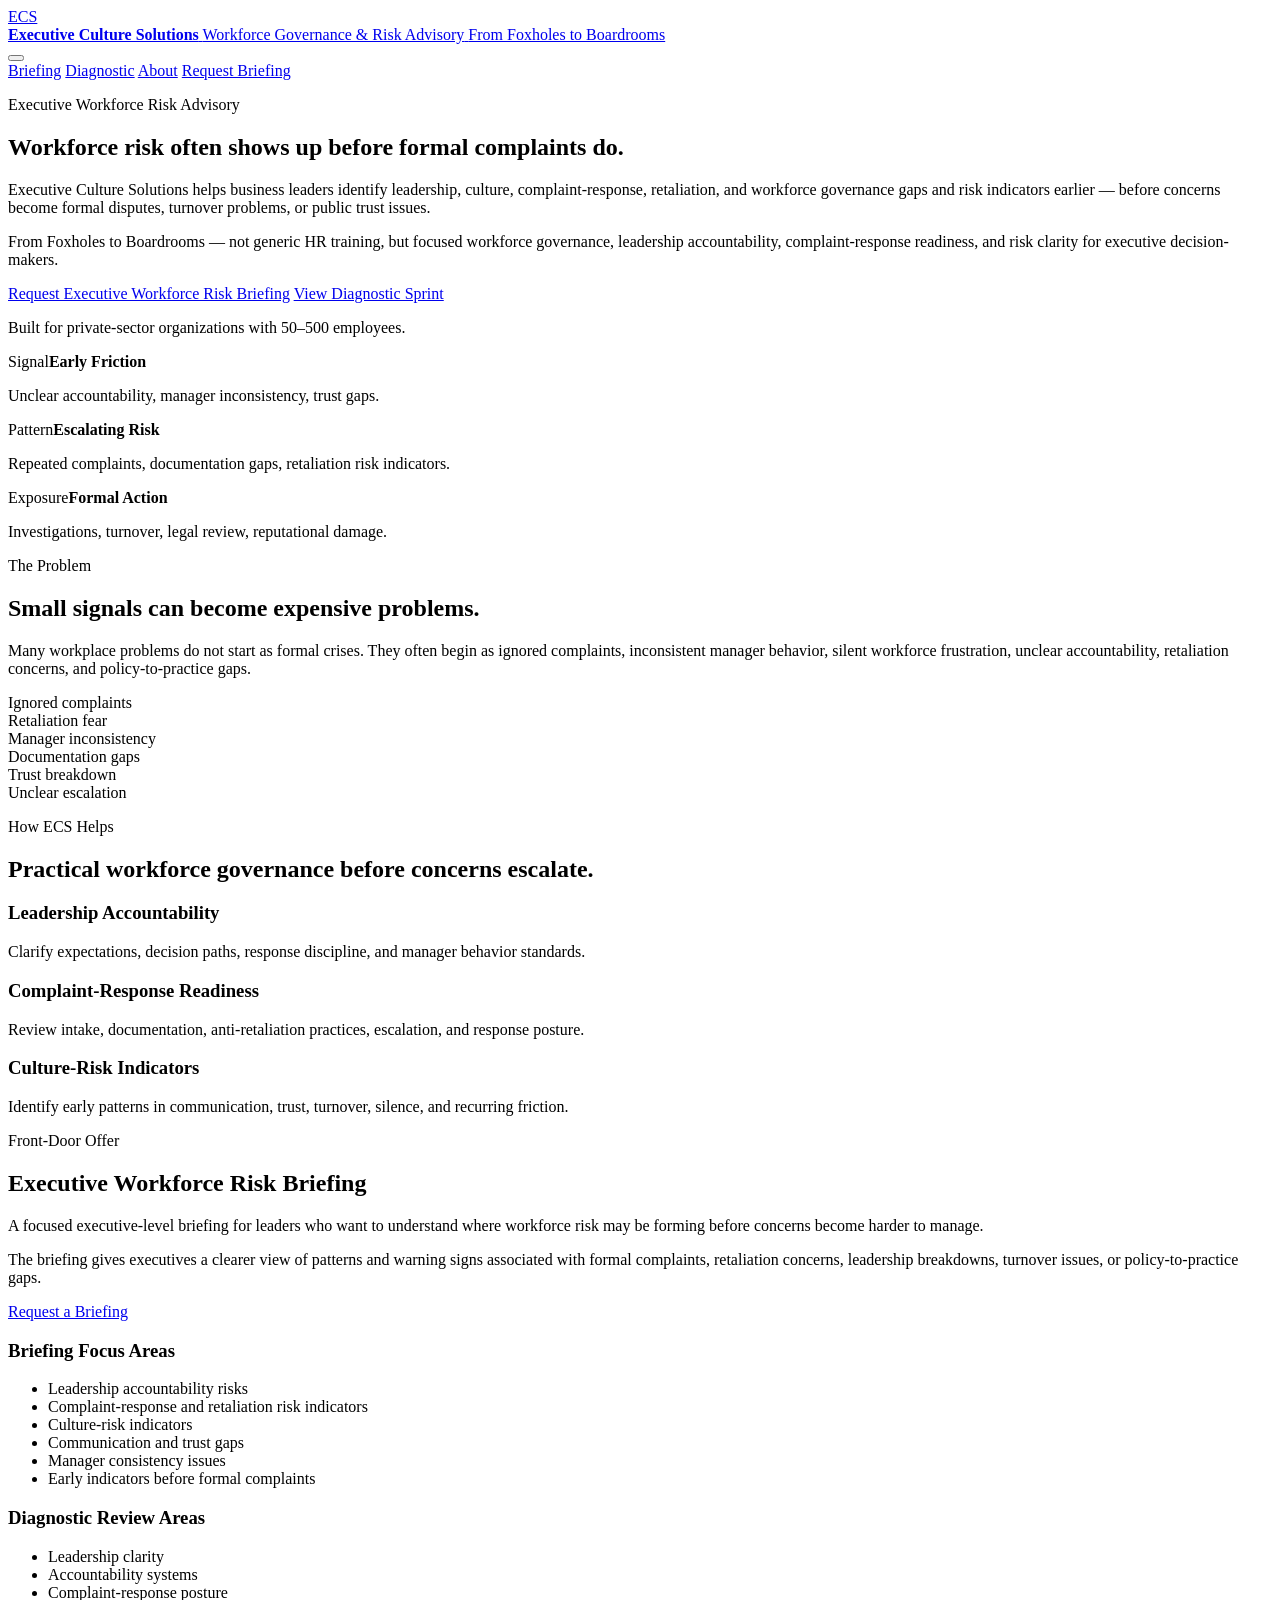
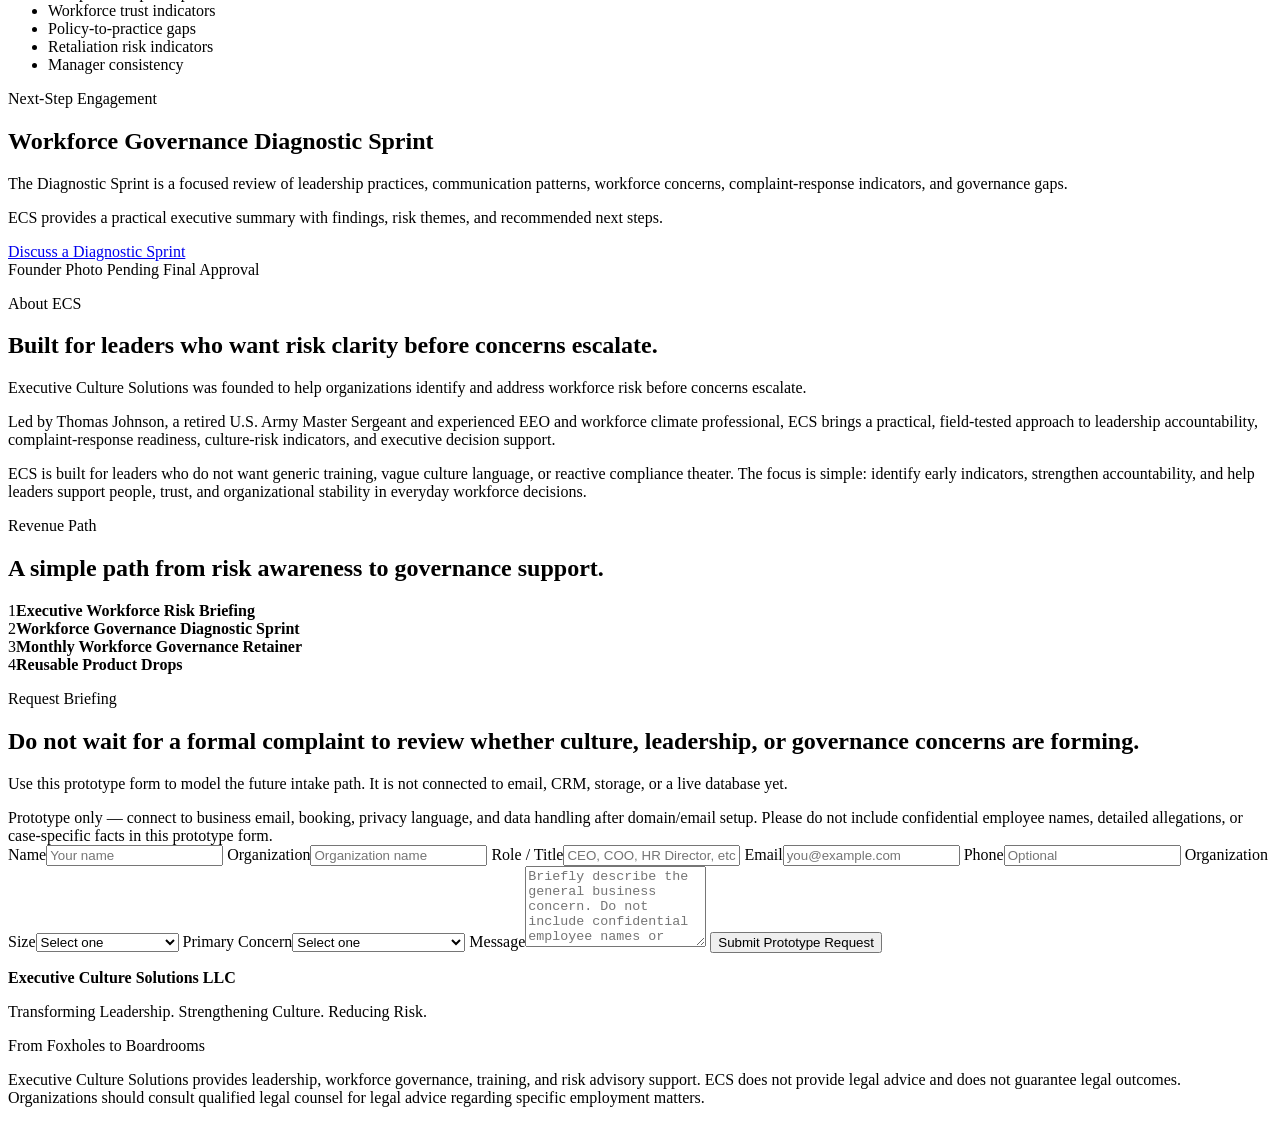
==== index.html @ bf4d4359 "Add ECS static website prototype" ====
<!DOCTYPE html>
<html lang="en">
<head>
  <meta charset="UTF-8" />
  <meta name="viewport" content="width=device-width, initial-scale=1.0" />
  <title>Executive Culture Solutions LLC | Workforce Governance & Risk Advisory</title>
  <meta name="description" content="Executive Culture Solutions helps leaders identify workforce governance risks earlier, before concerns become formal complaints, turnover issues, or public trust problems." />
  <link rel="stylesheet" href="css/styles.css" />
</head>
<body>
  <header class="site-header">
    <div class="container nav-wrap">
      <a class="brand" href="#home" aria-label="Executive Culture Solutions home">
        <div class="brand-mark">ECS</div>
        <div class="brand-text">
          <strong>Executive Culture Solutions</strong>
          <span>Workforce Governance & Risk Advisory</span>
          <span>From Foxholes to Boardrooms</span>
        </div>
      </a>
      <button class="nav-toggle" aria-label="Open navigation" aria-expanded="false">
        <span></span><span></span><span></span>
      </button>
      <nav class="site-nav" aria-label="Primary navigation">
        <a href="#briefing">Briefing</a>
        <a href="#diagnostic">Diagnostic</a>
        <a href="#about">About</a>
        <a href="#contact">Request Briefing</a>
      </nav>
    </div>
  </header>

  <main id="home">
    <section class="hero section">
      <div class="container hero-grid">
        <div class="hero-copy">
          <p class="eyebrow">Executive Workforce Risk Advisory</p>
          <h1>Workforce risk often shows up before formal complaints do.</h1>
          <p class="lead">Executive Culture Solutions helps business leaders identify leadership, culture, complaint-response, retaliation, and workforce governance gaps and risk indicators earlier — before concerns become formal disputes, turnover problems, or public trust issues.</p>
          <p class="micro-note">From Foxholes to Boardrooms — not generic HR training, but focused workforce governance, leadership accountability, complaint-response readiness, and risk clarity for executive decision-makers.</p>
          <div class="cta-row">
            <a class="btn btn-primary" href="#contact">Request Executive Workforce Risk Briefing</a>
            <a class="btn btn-secondary" href="#diagnostic">View Diagnostic Sprint</a>
          </div>
          <p class="micro-note">Built for private-sector organizations with 50–500 employees.</p>
        </div>
        <div class="hero-panel" aria-label="Workforce risk signal dashboard illustration">
          <div class="risk-card"><span class="risk-label green">Signal</span><strong>Early Friction</strong><p>Unclear accountability, manager inconsistency, trust gaps.</p></div>
          <div class="risk-card"><span class="risk-label amber">Pattern</span><strong>Escalating Risk</strong><p>Repeated complaints, documentation gaps, retaliation risk indicators.</p></div>
          <div class="risk-card"><span class="risk-label red">Exposure</span><strong>Formal Action</strong><p>Investigations, turnover, legal review, reputational damage.</p></div>
        </div>
      </div>
    </section>

    <section class="section problem-section">
      <div class="container narrow">
        <p class="eyebrow">The Problem</p>
        <h2>Small signals can become expensive problems.</h2>
        <p>Many workplace problems do not start as formal crises. They often begin as ignored complaints, inconsistent manager behavior, silent workforce frustration, unclear accountability, retaliation concerns, and policy-to-practice gaps.</p>
        <div class="signal-grid">
          <div>Ignored complaints</div><div>Retaliation fear</div><div>Manager inconsistency</div><div>Documentation gaps</div><div>Trust breakdown</div><div>Unclear escalation</div>
        </div>
      </div>
    </section>

    <section class="section solution-section">
      <div class="container">
        <p class="eyebrow">How ECS Helps</p>
        <h2>Practical workforce governance before concerns escalate.</h2>
        <div class="cards-3">
          <article class="info-card"><h3>Leadership Accountability</h3><p>Clarify expectations, decision paths, response discipline, and manager behavior standards.</p></article>
          <article class="info-card"><h3>Complaint-Response Readiness</h3><p>Review intake, documentation, anti-retaliation practices, escalation, and response posture.</p></article>
          <article class="info-card"><h3>Culture-Risk Indicators</h3><p>Identify early patterns in communication, trust, turnover, silence, and recurring friction.</p></article>
        </div>
      </div>
    </section>

    <section id="briefing" class="section offer-section">
      <div class="container split-grid">
        <div>
          <p class="eyebrow">Front-Door Offer</p>
          <h2>Executive Workforce Risk Briefing</h2>
          <p>A focused executive-level briefing for leaders who want to understand where workforce risk may be forming before concerns become harder to manage.</p>
          <p>The briefing gives executives a clearer view of patterns and warning signs associated with formal complaints, retaliation concerns, leadership breakdowns, turnover issues, or policy-to-practice gaps.</p>
          <a class="btn btn-primary" href="#contact">Request a Briefing</a>
        </div>
        <div class="checklist">
          <h3>Briefing Focus Areas</h3>
          <ul><li>Leadership accountability risks</li><li>Complaint-response and retaliation risk indicators</li><li>Culture-risk indicators</li><li>Communication and trust gaps</li><li>Manager consistency issues</li><li>Early indicators before formal complaints</li></ul>
        </div>
      </div>
    </section>

    <section id="diagnostic" class="section diagnostic-section">
      <div class="container split-grid reverse">
        <div class="checklist dark">
          <h3>Diagnostic Review Areas</h3>
          <ul><li>Leadership clarity</li><li>Accountability systems</li><li>Complaint-response posture</li><li>Workforce trust indicators</li><li>Policy-to-practice gaps</li><li>Retaliation risk indicators</li><li>Manager consistency</li></ul>
        </div>
        <div>
          <p class="eyebrow">Next-Step Engagement</p>
          <h2>Workforce Governance Diagnostic Sprint</h2>
          <p>The Diagnostic Sprint is a focused review of leadership practices, communication patterns, workforce concerns, complaint-response indicators, and governance gaps.</p>
          <p>ECS provides a practical executive summary with findings, risk themes, and recommended next steps.</p>
          <a class="btn btn-secondary light" href="#contact">Discuss a Diagnostic Sprint</a>
        </div>
      </div>
    </section>

    <section id="about" class="section about-section">
      <div class="container about-grid">
        <div class="portrait-placeholder" aria-label="Founder photo placeholder pending final approval"><span>Founder Photo Pending Final Approval</span></div>
        <div>
          <p class="eyebrow">About ECS</p>
          <h2>Built for leaders who want risk clarity before concerns escalate.</h2>
          <p>Executive Culture Solutions was founded to help organizations identify and address workforce risk before concerns escalate.</p>
          <p>Led by Thomas Johnson, a retired U.S. Army Master Sergeant and experienced EEO and workforce climate professional, ECS brings a practical, field-tested approach to leadership accountability, complaint-response readiness, culture-risk indicators, and executive decision support.</p>
          <p>ECS is built for leaders who do not want generic training, vague culture language, or reactive compliance theater. The focus is simple: identify early indicators, strengthen accountability, and help leaders support people, trust, and organizational stability in everyday workforce decisions.</p>
        </div>
      </div>
    </section>

    <section class="section pathway-section">
      <div class="container">
        <p class="eyebrow">Revenue Path</p>
        <h2>A simple path from risk awareness to governance support.</h2>
        <div class="pathway"><div><span>1</span><strong>Executive Workforce Risk Briefing</strong></div><div><span>2</span><strong>Workforce Governance Diagnostic Sprint</strong></div><div><span>3</span><strong>Monthly Workforce Governance Retainer</strong></div><div><span>4</span><strong>Reusable Product Drops</strong></div></div>
      </div>
    </section>

    <section id="contact" class="section contact-section">
      <div class="container contact-grid">
        <div>
          <p class="eyebrow">Request Briefing</p>
          <h2>Do not wait for a formal complaint to review whether culture, leadership, or governance concerns are forming.</h2>
          <p>Use this prototype form to model the future intake path. It is not connected to email, CRM, storage, or a live database yet.</p>
          <div class="prototype-warning">Prototype only — connect to business email, booking, privacy language, and data handling after domain/email setup. Please do not include confidential employee names, detailed allegations, or case-specific facts in this prototype form.</div>
        </div>
        <form class="contact-form" id="prototypeForm">
          <label>Name<input type="text" name="name" placeholder="Your name" /></label>
          <label>Organization<input type="text" name="organization" placeholder="Organization name" /></label>
          <label>Role / Title<input type="text" name="role" placeholder="CEO, COO, HR Director, etc." /></label>
          <label>Email<input type="email" name="email" placeholder="you@example.com" /></label>
          <label>Phone<input type="tel" name="phone" placeholder="Optional" /></label>
          <label>Organization Size<select name="size"><option value="">Select one</option><option>1–49 employees</option><option>50–100 employees</option><option>101–250 employees</option><option>251–500 employees</option><option>500+ employees</option></select></label>
          <label class="full">Primary Concern<select name="concern"><option value="">Select one</option><option>Complaint risk</option><option>Leadership accountability</option><option>Culture breakdown</option><option>Retaliation concern</option><option>Turnover / trust issue</option><option>Training need</option><option>Not sure yet</option></select></label>
          <label class="full">Message<textarea name="message" rows="5" placeholder="Briefly describe the general business concern. Do not include confidential employee names or case-specific details."></textarea></label>
          <button type="submit" class="btn btn-primary full">Submit Prototype Request</button>
          <p class="form-note" id="formNote" role="status"></p>
        </form>
      </div>
    </section>
  </main>

  <footer class="site-footer">
    <div class="container footer-grid">
      <div><strong>Executive Culture Solutions LLC</strong><p>Transforming Leadership. Strengthening Culture. Reducing Risk.</p><p>From Foxholes to Boardrooms</p></div>
      <div><p>Executive Culture Solutions provides leadership, workforce governance, training, and risk advisory support. ECS does not provide legal advice and does not guarantee legal outcomes. Organizations should consult qualified legal counsel for legal advice regarding specific employment matters.</p></div>
    </div>
  </footer>
  <script src="js/main.js"></script>
</body>
</html>
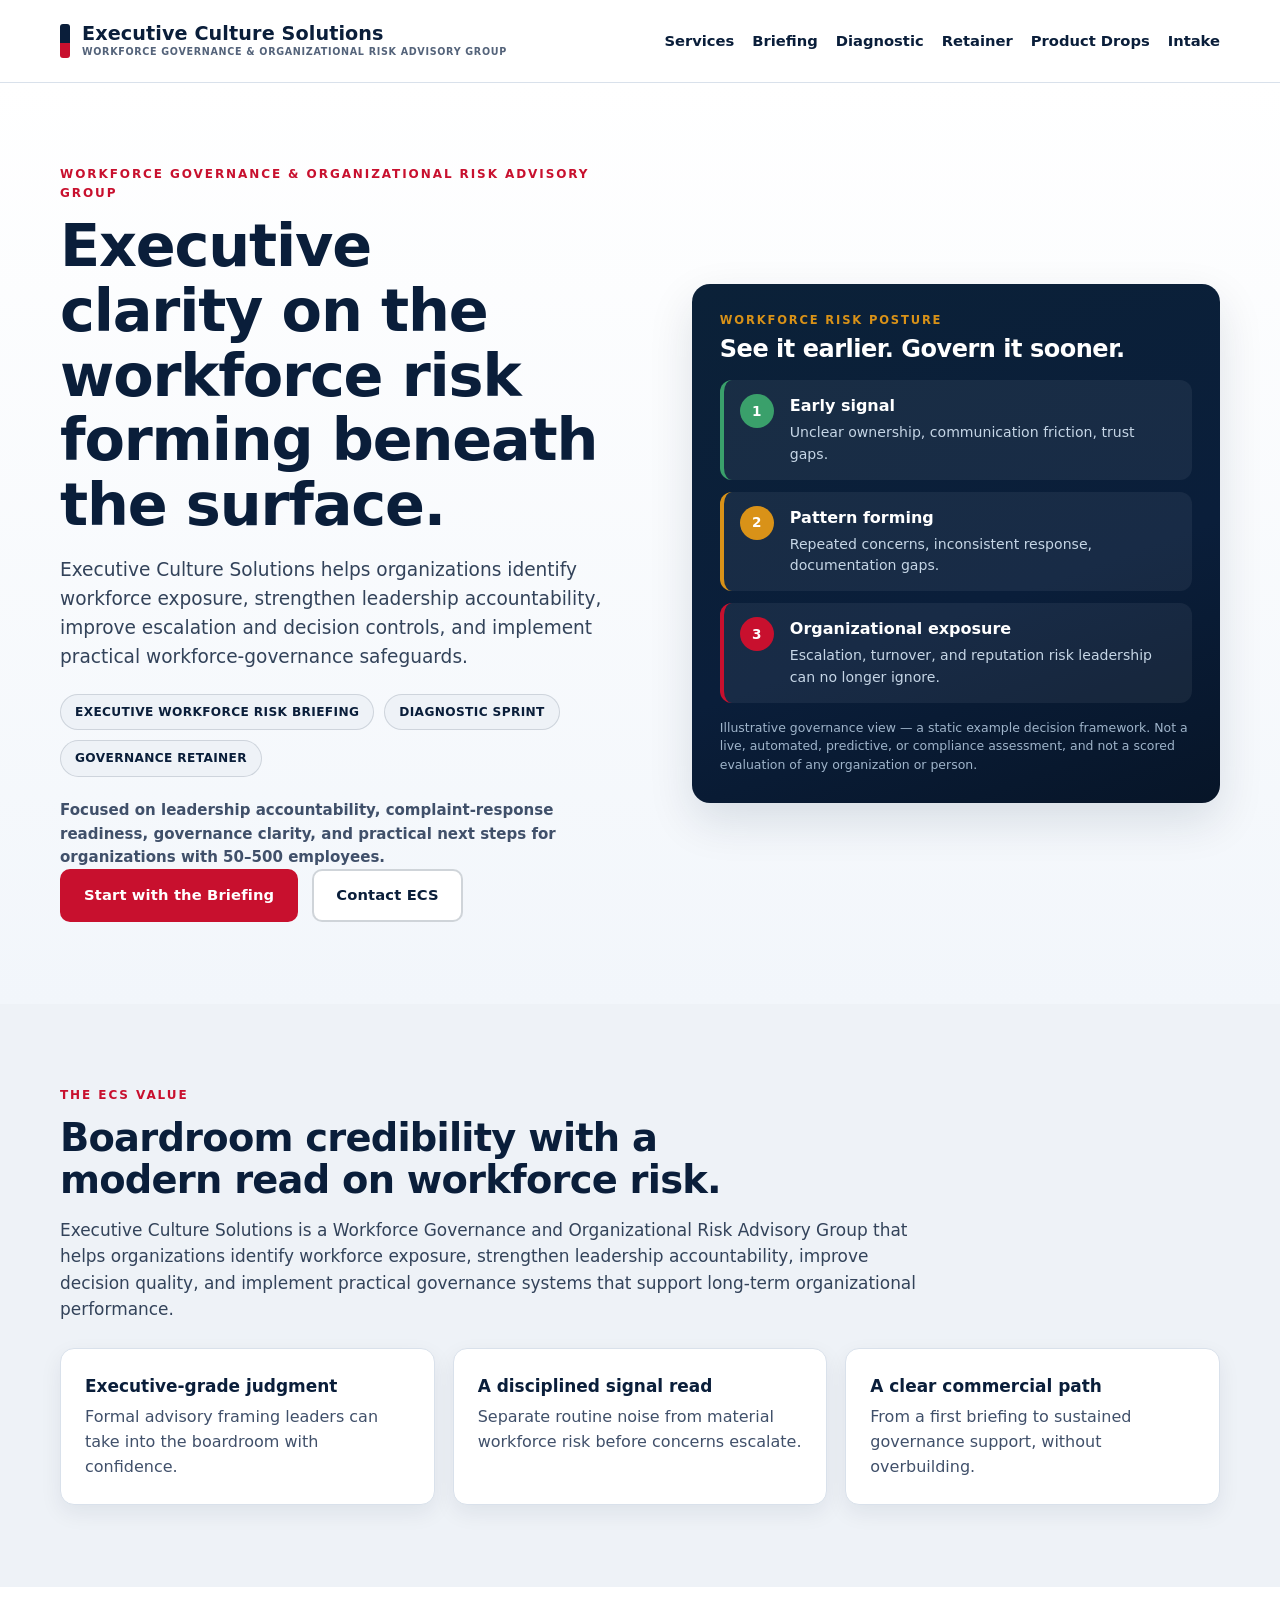
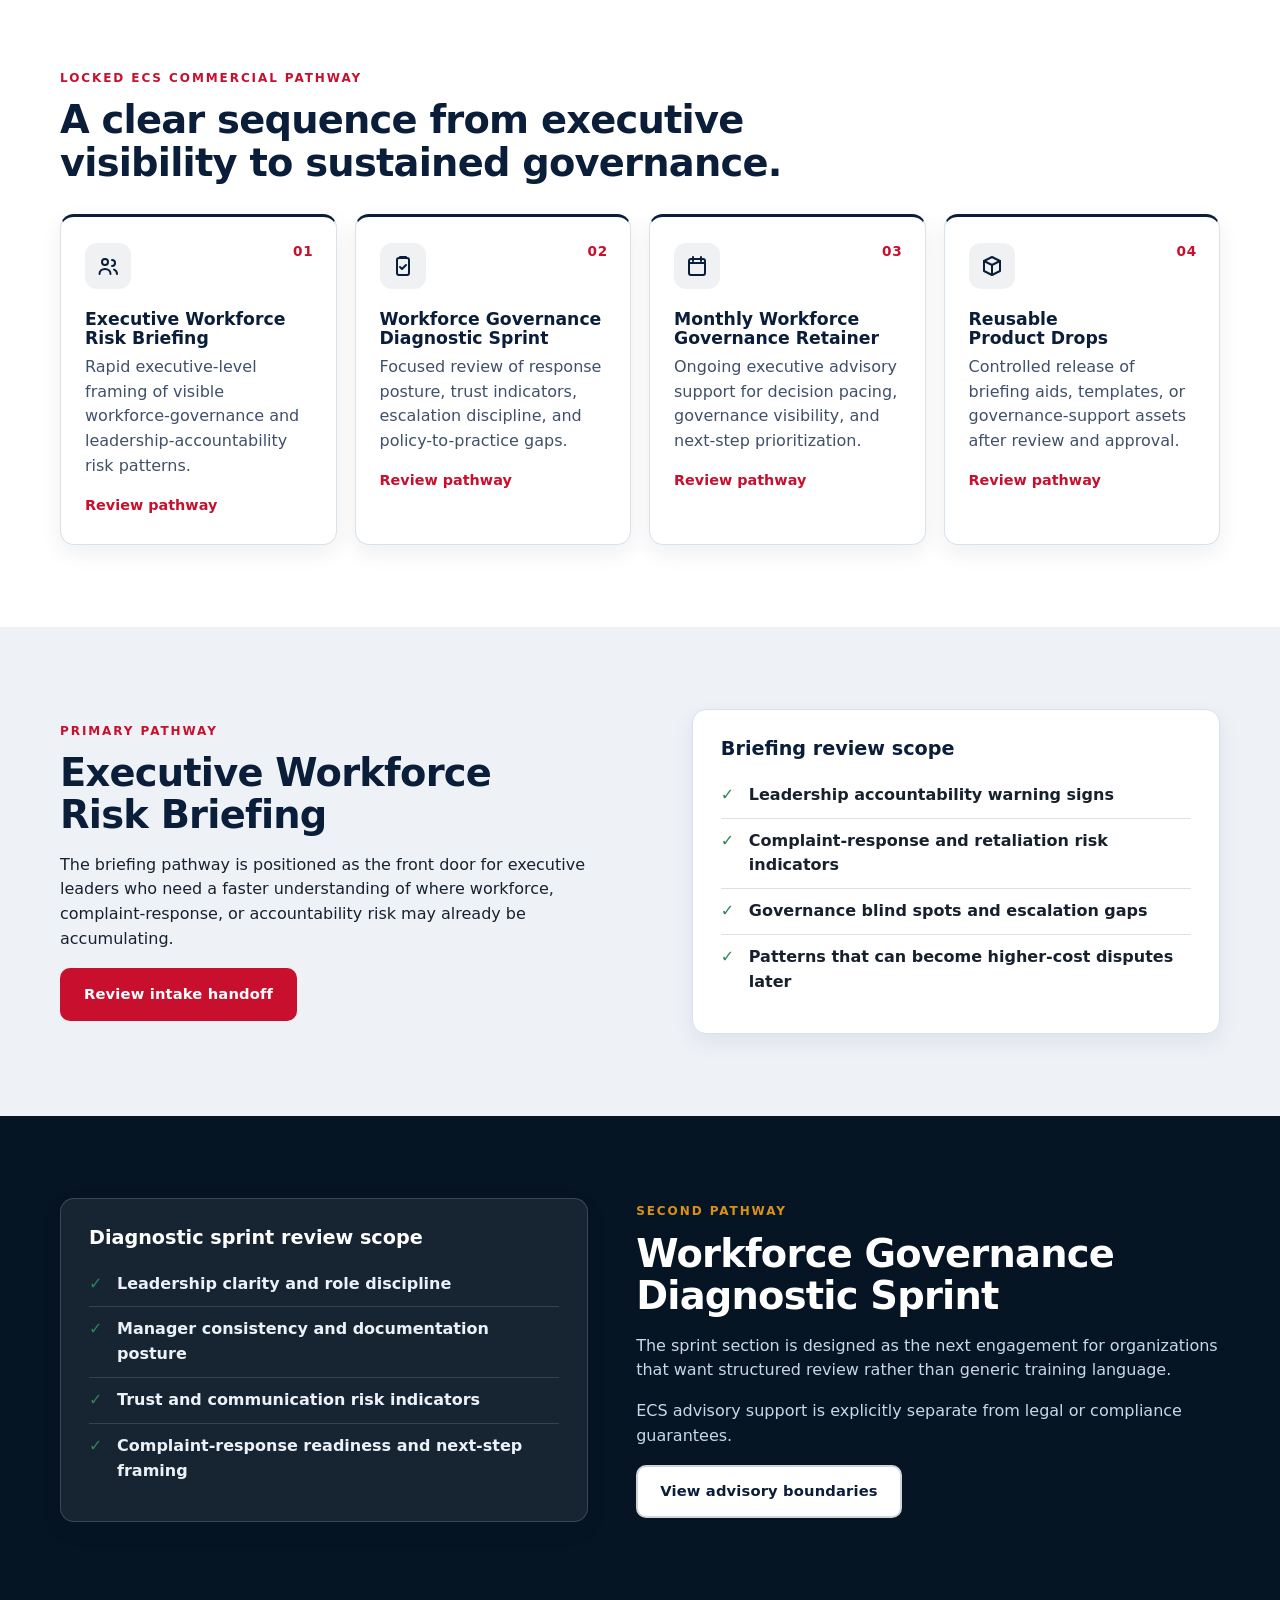
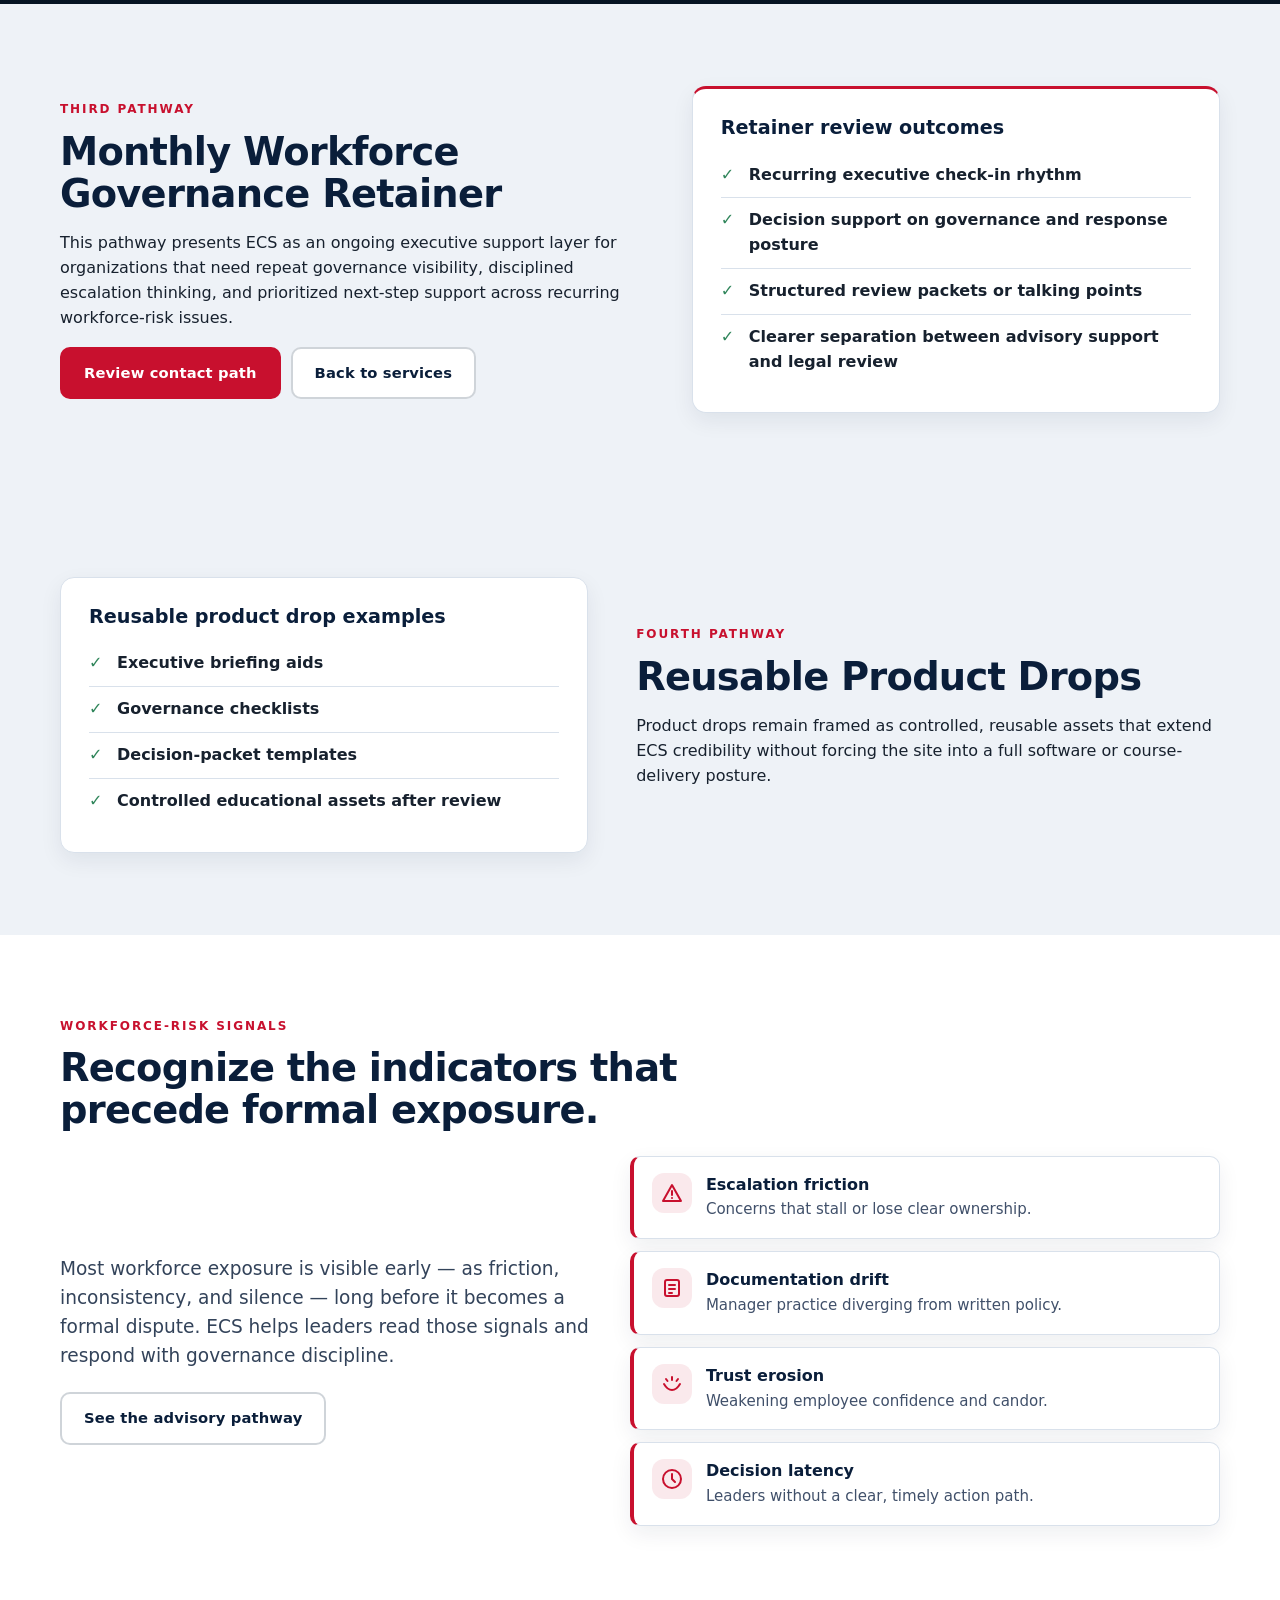
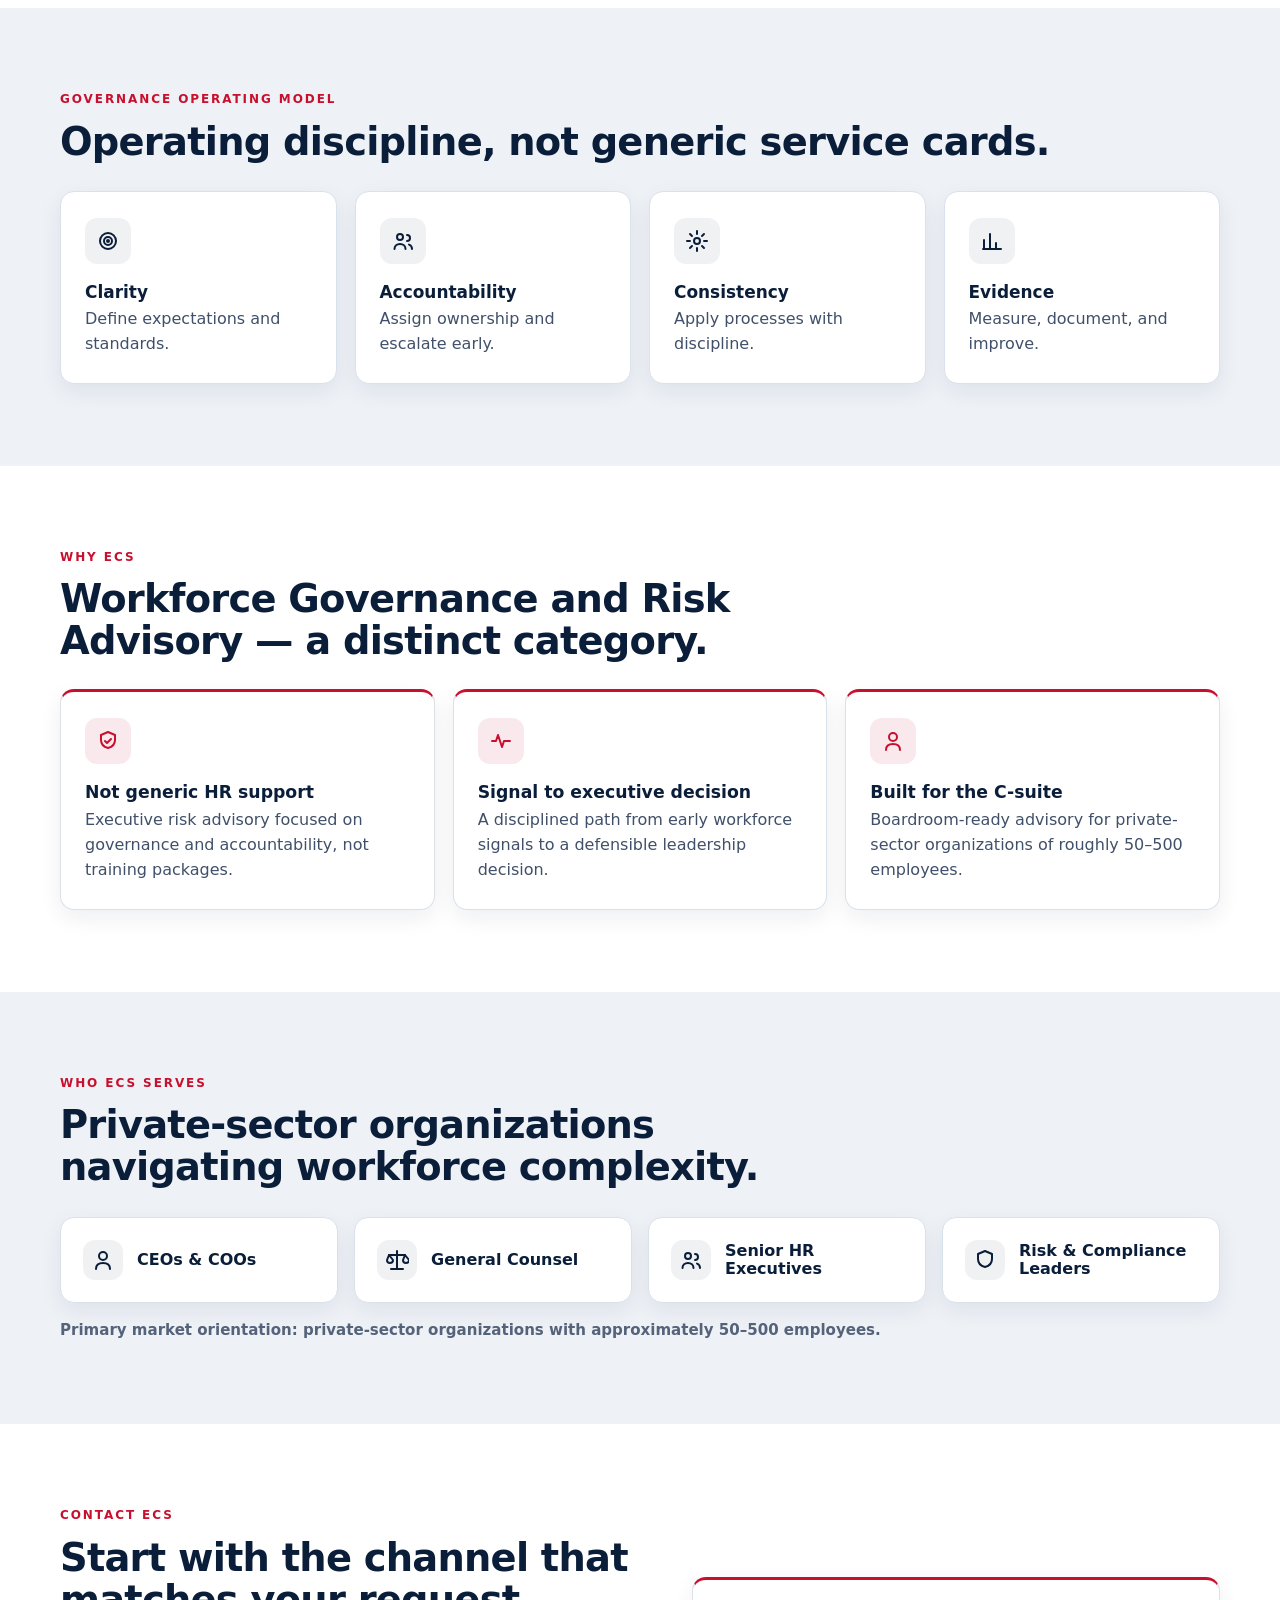
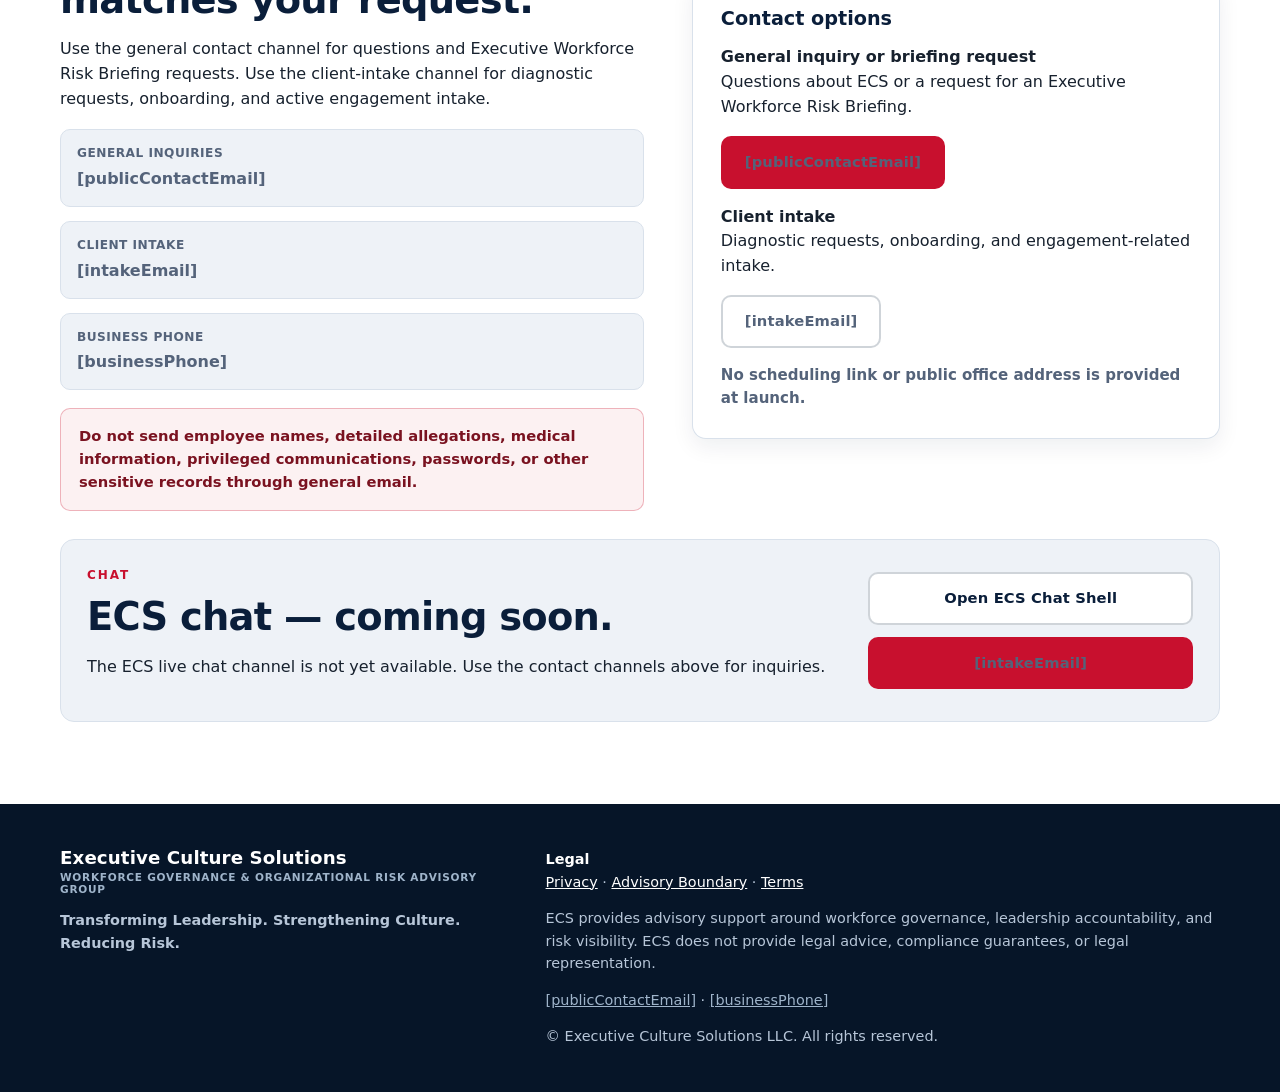
==== commit ed18ca03: "deploy: replace homepage with approved Prototype C" ====
--- a/index.html
+++ b/index.html
@@ -3,74 +3,153 @@
 <head>
   <meta charset="UTF-8" />
   <meta name="viewport" content="width=device-width, initial-scale=1.0" />
-  <title>Executive Culture Solutions LLC | Workforce Governance & Risk Advisory</title>
-  <meta name="description" content="Executive Culture Solutions helps leaders identify workforce governance risks earlier, before concerns become formal complaints, turnover issues, or public trust problems." />
+  <title>Executive Culture Solutions | Workforce Governance &amp; Organizational Risk Advisory Group</title>
+  <meta name="description" content="Executive Culture Solutions is a Workforce Governance and Organizational Risk Advisory Group that helps organizations identify workforce exposure, strengthen leadership accountability, improve escalation and decision controls, and implement practical workforce-governance safeguards." />
+  <meta name="theme-color" content="#0a1e3a" />
+  <link rel="icon" href="assets/approved-ecs-logo-square.png" />
+  <!-- Canonical + Open Graph metadata -->
+  <link rel="canonical" href="https://www.executiveculturesolutions.com/" />
+  <meta property="og:type" content="website" />
+  <meta property="og:url" content="https://www.executiveculturesolutions.com/" />
+  <meta property="og:site_name" content="Executive Culture Solutions" />
+  <meta property="og:title" content="Executive Culture Solutions | Workforce Governance & Organizational Risk Advisory Group" />
+  <meta property="og:description" content="A Workforce Governance and Organizational Risk Advisory Group helping organizations identify workforce exposure, strengthen leadership accountability, and implement practical governance safeguards." />
+  <meta property="og:image" content="https://www.executiveculturesolutions.com/assets/approved-ecs-logo-square.png" />
+  <meta property="og:image:alt" content="Executive Culture Solutions" />
+  <meta name="twitter:card" content="summary" />
+  <meta name="twitter:title" content="Executive Culture Solutions | Workforce Governance & Organizational Risk Advisory Group" />
+  <meta name="twitter:description" content="A Workforce Governance and Organizational Risk Advisory Group helping organizations identify workforce exposure, strengthen leadership accountability, and implement practical governance safeguards." />
+  <meta name="twitter:image" content="https://www.executiveculturesolutions.com/assets/approved-ecs-logo-square.png" />
+  <script type="application/ld+json">
+  {
+    "@context": "https://schema.org",
+    "@type": "Organization",
+    "name": "Executive Culture Solutions",
+    "legalName": "Executive Culture Solutions LLC",
+    "url": "https://www.executiveculturesolutions.com/",
+    "email": "Contact@executiveculturesolutions.com",
+    "telephone": "+19103150436",
+    "description": "Executive Culture Solutions is a Workforce Governance and Organizational Risk Advisory Group."
+  }
+  </script>
   <link rel="stylesheet" href="css/styles.css" />
 </head>
 <body>
+  <a class="skip-link" href="#mainContent">Skip to main content</a>
+
   <header class="site-header">
     <div class="container nav-wrap">
-      <a class="brand" href="#home" aria-label="Executive Culture Solutions home">
-        <div class="brand-mark">ECS</div>
-        <div class="brand-text">
-          <strong>Executive Culture Solutions</strong>
-          <span>Workforce Governance & Risk Advisory</span>
-          <span>From Foxholes to Boardrooms</span>
-        </div>
+      <a class="brand" href="#home" aria-label="Executive Culture Solutions — home">
+        <span class="brand-mark" aria-hidden="true"></span>
+        <span class="brand-word">
+          <span class="brand-name">Executive Culture Solutions</span>
+          <span class="brand-desc">Workforce Governance &amp; Organizational Risk Advisory Group</span>
+        </span>
       </a>
-      <button class="nav-toggle" aria-label="Open navigation" aria-expanded="false">
+
+      <button class="nav-toggle" type="button" aria-label="Open navigation" aria-controls="primary-navigation" aria-expanded="false">
         <span></span><span></span><span></span>
       </button>
-      <nav class="site-nav" aria-label="Primary navigation">
+
+      <nav class="site-nav" id="primary-navigation" aria-label="Primary navigation">
+        <a href="#services">Services</a>
         <a href="#briefing">Briefing</a>
         <a href="#diagnostic">Diagnostic</a>
-        <a href="#about">About</a>
-        <a href="#contact">Request Briefing</a>
+        <a href="#retainer">Retainer</a>
+        <a href="#products">Product Drops</a>
+        <a href="#intake">Intake</a>
       </nav>
     </div>
   </header>
 
-  <main id="home">
-    <section class="hero section">
+  <main id="mainContent" tabindex="-1">
+    <section id="home" class="hero section">
       <div class="container hero-grid">
         <div class="hero-copy">
-          <p class="eyebrow">Executive Workforce Risk Advisory</p>
-          <h1>Workforce risk often shows up before formal complaints do.</h1>
-          <p class="lead">Executive Culture Solutions helps business leaders identify leadership, culture, complaint-response, retaliation, and workforce governance gaps and risk indicators earlier — before concerns become formal disputes, turnover problems, or public trust issues.</p>
-          <p class="micro-note">From Foxholes to Boardrooms — not generic HR training, but focused workforce governance, leadership accountability, complaint-response readiness, and risk clarity for executive decision-makers.</p>
+          <p class="eyebrow">Workforce Governance &amp; Organizational Risk Advisory Group</p>
+          <h1>Executive clarity on the workforce risk forming beneath the surface.</h1>
+          <p class="lead">
+            Executive Culture Solutions helps organizations identify workforce exposure, strengthen leadership
+            accountability, improve escalation and decision controls, and implement practical workforce-governance
+            safeguards.
+          </p>
+
+          <div class="brand-pill-row" aria-label="ECS operating pillars">
+            <span>Executive Workforce Risk Briefing</span>
+            <span>Diagnostic Sprint</span>
+            <span>Governance Retainer</span>
+          </div>
+
+          <p class="micro-note">
+            Focused on leadership accountability, complaint-response readiness, governance clarity, and practical
+            next steps for organizations with 50–500 employees.
+          </p>
+
           <div class="cta-row">
-            <a class="btn btn-primary" href="#contact">Request Executive Workforce Risk Briefing</a>
-            <a class="btn btn-secondary" href="#diagnostic">View Diagnostic Sprint</a>
-          </div>
-          <p class="micro-note">Built for private-sector organizations with 50–500 employees.</p>
-        </div>
-        <div class="hero-panel" aria-label="Workforce risk signal dashboard illustration">
-          <div class="risk-card"><span class="risk-label green">Signal</span><strong>Early Friction</strong><p>Unclear accountability, manager inconsistency, trust gaps.</p></div>
-          <div class="risk-card"><span class="risk-label amber">Pattern</span><strong>Escalating Risk</strong><p>Repeated complaints, documentation gaps, retaliation risk indicators.</p></div>
-          <div class="risk-card"><span class="risk-label red">Exposure</span><strong>Formal Action</strong><p>Investigations, turnover, legal review, reputational damage.</p></div>
-        </div>
-      </div>
-    </section>
-
-    <section class="section problem-section">
-      <div class="container narrow">
-        <p class="eyebrow">The Problem</p>
-        <h2>Small signals can become expensive problems.</h2>
-        <p>Many workplace problems do not start as formal crises. They often begin as ignored complaints, inconsistent manager behavior, silent workforce frustration, unclear accountability, retaliation concerns, and policy-to-practice gaps.</p>
-        <div class="signal-grid">
-          <div>Ignored complaints</div><div>Retaliation fear</div><div>Manager inconsistency</div><div>Documentation gaps</div><div>Trust breakdown</div><div>Unclear escalation</div>
-        </div>
-      </div>
-    </section>
-
-    <section class="section solution-section">
-      <div class="container">
-        <p class="eyebrow">How ECS Helps</p>
-        <h2>Practical workforce governance before concerns escalate.</h2>
-        <div class="cards-3">
-          <article class="info-card"><h3>Leadership Accountability</h3><p>Clarify expectations, decision paths, response discipline, and manager behavior standards.</p></article>
-          <article class="info-card"><h3>Complaint-Response Readiness</h3><p>Review intake, documentation, anti-retaliation practices, escalation, and response posture.</p></article>
-          <article class="info-card"><h3>Culture-Risk Indicators</h3><p>Identify early patterns in communication, trust, turnover, silence, and recurring friction.</p></article>
+            <a class="btn btn-primary" href="#briefing">Start with the Briefing</a>
+            <a class="btn btn-secondary" href="#intake">Contact ECS</a>
+          </div>
+        </div>
+
+        <aside class="hero-panel" aria-label="Illustrative workforce-risk governance view">
+          <p class="panel-eyebrow">Workforce risk posture</p>
+          <h2 class="panel-title">See it earlier. Govern it sooner.</h2>
+          <div class="posture">
+            <div class="tier g"><span class="lvl" aria-hidden="true">1</span><div><strong>Early signal</strong><p>Unclear ownership, communication friction, trust gaps.</p></div></div>
+            <div class="tier a"><span class="lvl" aria-hidden="true">2</span><div><strong>Pattern forming</strong><p>Repeated concerns, inconsistent response, documentation gaps.</p></div></div>
+            <div class="tier r"><span class="lvl" aria-hidden="true">3</span><div><strong>Organizational exposure</strong><p>Escalation, turnover, and reputation risk leadership can no longer ignore.</p></div></div>
+          </div>
+          <p class="panel-note">Illustrative governance view — a static example decision framework. Not a live, automated, predictive, or compliance assessment, and not a scored evaluation of any organization or person.</p>
+        </aside>
+      </div>
+    </section>
+
+    <section id="value" class="section value-section">
+      <div class="container">
+        <p class="eyebrow">The ECS value</p>
+        <h2>Boardroom credibility with a modern read on workforce risk.</h2>
+        <p class="section-lead">Executive Culture Solutions is a Workforce Governance and Organizational Risk Advisory Group that helps organizations identify workforce exposure, strengthen leadership accountability, improve decision quality, and implement practical governance systems that support long-term organizational performance.</p>
+        <div class="valuestrip">
+          <div class="v"><strong>Executive-grade judgment</strong><p>Formal advisory framing leaders can take into the boardroom with confidence.</p></div>
+          <div class="v"><strong>A disciplined signal read</strong><p>Separate routine noise from material workforce risk before concerns escalate.</p></div>
+          <div class="v"><strong>A clear commercial path</strong><p>From a first briefing to sustained governance support, without overbuilding.</p></div>
+        </div>
+      </div>
+    </section>
+
+    <section id="services" class="section services-section">
+      <div class="container">
+        <p class="eyebrow">Locked ECS commercial pathway</p>
+        <h2>A clear sequence from executive visibility to sustained governance.</h2>
+        <div class="services-grid">
+          <article class="service-card">
+            <span class="service-number">01</span>
+            <span class="ic" aria-hidden="true"><svg viewBox="0 0 24 24"><circle cx="9" cy="8" r="3"/><path d="M3.5 20c0-3 2.5-5 5.5-5s5.5 2 5.5 5"/><path d="M16 6a3 3 0 010 6"/><path d="M21 20c0-2.2-1.2-3.8-3-4.4"/></svg></span>
+            <h3>Executive Workforce Risk Briefing</h3>
+            <p>Rapid executive-level framing of visible workforce-governance and leadership-accountability risk patterns.</p>
+            <a href="#briefing">Review pathway</a>
+          </article>
+          <article class="service-card">
+            <span class="service-number">02</span>
+            <span class="ic" aria-hidden="true"><svg viewBox="0 0 24 24"><rect x="6" y="4" width="12" height="17" rx="2"/><path d="M9 4V3h6v1"/><path d="M9 13l2 2 4-4"/></svg></span>
+            <h3>Workforce Governance Diagnostic Sprint</h3>
+            <p>Focused review of response posture, trust indicators, escalation discipline, and policy-to-practice gaps.</p>
+            <a href="#diagnostic">Review pathway</a>
+          </article>
+          <article class="service-card">
+            <span class="service-number">03</span>
+            <span class="ic" aria-hidden="true"><svg viewBox="0 0 24 24"><rect x="4" y="5" width="16" height="16" rx="2"/><path d="M4 9h16M8 3v4M16 3v4"/></svg></span>
+            <h3>Monthly Workforce Governance Retainer</h3>
+            <p>Ongoing executive advisory support for decision pacing, governance visibility, and next-step prioritization.</p>
+            <a href="#retainer">Review pathway</a>
+          </article>
+          <article class="service-card">
+            <span class="service-number">04</span>
+            <span class="ic" aria-hidden="true"><svg viewBox="0 0 24 24"><path d="M12 3l8 4v10l-8 4-8-4V7z"/><path d="M4 7l8 4 8-4M12 11v10"/></svg></span>
+            <h3>Reusable Product Drops</h3>
+            <p>Controlled release of briefing aids, templates, or governance-support assets after review and approval.</p>
+            <a href="#products">Review pathway</a>
+          </article>
         </div>
       </div>
     </section>
@@ -78,86 +157,265 @@
     <section id="briefing" class="section offer-section">
       <div class="container split-grid">
         <div>
-          <p class="eyebrow">Front-Door Offer</p>
+          <p class="eyebrow">Primary Pathway</p>
           <h2>Executive Workforce Risk Briefing</h2>
-          <p>A focused executive-level briefing for leaders who want to understand where workforce risk may be forming before concerns become harder to manage.</p>
-          <p>The briefing gives executives a clearer view of patterns and warning signs associated with formal complaints, retaliation concerns, leadership breakdowns, turnover issues, or policy-to-practice gaps.</p>
-          <a class="btn btn-primary" href="#contact">Request a Briefing</a>
-        </div>
-        <div class="checklist">
-          <h3>Briefing Focus Areas</h3>
-          <ul><li>Leadership accountability risks</li><li>Complaint-response and retaliation risk indicators</li><li>Culture-risk indicators</li><li>Communication and trust gaps</li><li>Manager consistency issues</li><li>Early indicators before formal complaints</li></ul>
+          <p>
+            The briefing pathway is positioned as the front door for executive leaders who need a faster understanding of where workforce,
+            complaint-response, or accountability risk may already be accumulating.
+          </p>
+          <a class="btn btn-primary" href="#intake">Review intake handoff</a>
+        </div>
+        <div class="detail-card">
+          <h3>Briefing review scope</h3>
+          <ul>
+            <li>Leadership accountability warning signs</li>
+            <li>Complaint-response and retaliation risk indicators</li>
+            <li>Governance blind spots and escalation gaps</li>
+            <li>Patterns that can become higher-cost disputes later</li>
+          </ul>
         </div>
       </div>
     </section>
 
     <section id="diagnostic" class="section diagnostic-section">
       <div class="container split-grid reverse">
-        <div class="checklist dark">
-          <h3>Diagnostic Review Areas</h3>
-          <ul><li>Leadership clarity</li><li>Accountability systems</li><li>Complaint-response posture</li><li>Workforce trust indicators</li><li>Policy-to-practice gaps</li><li>Retaliation risk indicators</li><li>Manager consistency</li></ul>
-        </div>
-        <div>
-          <p class="eyebrow">Next-Step Engagement</p>
+        <div class="detail-card dark">
+          <h3>Diagnostic sprint review scope</h3>
+          <ul>
+            <li>Leadership clarity and role discipline</li>
+            <li>Manager consistency and documentation posture</li>
+            <li>Trust and communication risk indicators</li>
+            <li>Complaint-response readiness and next-step framing</li>
+          </ul>
+        </div>
+        <div>
+          <p class="eyebrow">Second Pathway</p>
           <h2>Workforce Governance Diagnostic Sprint</h2>
-          <p>The Diagnostic Sprint is a focused review of leadership practices, communication patterns, workforce concerns, complaint-response indicators, and governance gaps.</p>
-          <p>ECS provides a practical executive summary with findings, risk themes, and recommended next steps.</p>
-          <a class="btn btn-secondary light" href="#contact">Discuss a Diagnostic Sprint</a>
-        </div>
-      </div>
-    </section>
-
-    <section id="about" class="section about-section">
-      <div class="container about-grid">
-        <div class="portrait-placeholder" aria-label="Founder photo placeholder pending final approval"><span>Founder Photo Pending Final Approval</span></div>
-        <div>
-          <p class="eyebrow">About ECS</p>
-          <h2>Built for leaders who want risk clarity before concerns escalate.</h2>
-          <p>Executive Culture Solutions was founded to help organizations identify and address workforce risk before concerns escalate.</p>
-          <p>Led by Thomas Johnson, a retired U.S. Army Master Sergeant and experienced EEO and workforce climate professional, ECS brings a practical, field-tested approach to leadership accountability, complaint-response readiness, culture-risk indicators, and executive decision support.</p>
-          <p>ECS is built for leaders who do not want generic training, vague culture language, or reactive compliance theater. The focus is simple: identify early indicators, strengthen accountability, and help leaders support people, trust, and organizational stability in everyday workforce decisions.</p>
-        </div>
-      </div>
-    </section>
-
-    <section class="section pathway-section">
-      <div class="container">
-        <p class="eyebrow">Revenue Path</p>
-        <h2>A simple path from risk awareness to governance support.</h2>
-        <div class="pathway"><div><span>1</span><strong>Executive Workforce Risk Briefing</strong></div><div><span>2</span><strong>Workforce Governance Diagnostic Sprint</strong></div><div><span>3</span><strong>Monthly Workforce Governance Retainer</strong></div><div><span>4</span><strong>Reusable Product Drops</strong></div></div>
-      </div>
-    </section>
-
-    <section id="contact" class="section contact-section">
+          <p>
+            The sprint section is designed as the next engagement for organizations that want structured review rather than generic training language.
+          </p>
+          <p>
+            ECS advisory support is explicitly separate from legal or compliance guarantees.
+          </p>
+          <a class="btn btn-secondary" href="advisory-boundary.html">View advisory boundaries</a>
+        </div>
+      </div>
+    </section>
+
+    <section id="retainer" class="section retainer-section">
+      <div class="container split-grid">
+        <div>
+          <p class="eyebrow">Third Pathway</p>
+          <h2>Monthly Workforce Governance Retainer</h2>
+          <p>
+            This pathway presents ECS as an ongoing executive support layer for organizations that need repeat governance visibility,
+            disciplined escalation thinking, and prioritized next-step support across recurring workforce-risk issues.
+          </p>
+          <div class="cta-row compact">
+            <a class="btn btn-primary" href="#intake">Review contact path</a>
+            <a class="btn btn-secondary" href="#services">Back to services</a>
+          </div>
+        </div>
+        <div class="detail-card accent">
+          <h3>Retainer review outcomes</h3>
+          <ul>
+            <li>Recurring executive check-in rhythm</li>
+            <li>Decision support on governance and response posture</li>
+            <li>Structured review packets or talking points</li>
+            <li>Clearer separation between advisory support and legal review</li>
+          </ul>
+        </div>
+      </div>
+    </section>
+
+    <section id="products" class="section products-section">
+      <div class="container split-grid reverse">
+        <div class="detail-card">
+          <h3>Reusable product drop examples</h3>
+          <ul>
+            <li>Executive briefing aids</li>
+            <li>Governance checklists</li>
+            <li>Decision-packet templates</li>
+            <li>Controlled educational assets after review</li>
+          </ul>
+        </div>
+        <div>
+          <p class="eyebrow">Fourth Pathway</p>
+          <h2>Reusable Product Drops</h2>
+          <p>
+            Product drops remain framed as controlled, reusable assets that extend ECS credibility without forcing the site into a full software or course-delivery posture.
+          </p>
+        </div>
+      </div>
+    </section>
+
+    <section id="signals" class="section signals-section">
+      <div class="container">
+        <p class="eyebrow">Workforce-risk signals</p>
+        <h2>Recognize the indicators that precede formal exposure.</h2>
+        <div class="diag">
+          <div>
+            <p class="lead">Most workforce exposure is visible early — as friction, inconsistency, and silence — long before it becomes a formal dispute. ECS helps leaders read those signals and respond with governance discipline.</p>
+            <a class="btn btn-secondary" href="#services">See the advisory pathway</a>
+          </div>
+          <div class="diaglist">
+            <div class="row"><span class="ic red" aria-hidden="true"><svg viewBox="0 0 24 24"><path d="M12 4l9 16H3z"/><path d="M12 10v4M12 17h.01"/></svg></span><div><strong>Escalation friction</strong><span>Concerns that stall or lose clear ownership.</span></div></div>
+            <div class="row"><span class="ic red" aria-hidden="true"><svg viewBox="0 0 24 24"><rect x="5" y="4" width="14" height="16" rx="2"/><path d="M9 9h6M9 13h6M9 17h3"/></svg></span><div><strong>Documentation drift</strong><span>Manager practice diverging from written policy.</span></div></div>
+            <div class="row"><span class="ic red" aria-hidden="true"><svg viewBox="0 0 24 24"><path d="M20 12s-3.5 6-8 6-8-6-8-6M12 5v3M6 7l1.5 2M18 7l-1.5 2"/></svg></span><div><strong>Trust erosion</strong><span>Weakening employee confidence and candor.</span></div></div>
+            <div class="row"><span class="ic red" aria-hidden="true"><svg viewBox="0 0 24 24"><circle cx="12" cy="12" r="9"/><path d="M12 7v5l3 3"/></svg></span><div><strong>Decision latency</strong><span>Leaders without a clear, timely action path.</span></div></div>
+          </div>
+        </div>
+      </div>
+    </section>
+
+    <section id="model" class="section model-section">
+      <div class="container">
+        <p class="eyebrow">Governance operating model</p>
+        <h2>Operating discipline, not generic service cards.</h2>
+        <div class="pillars">
+          <div class="pillar"><span class="ic" aria-hidden="true"><svg viewBox="0 0 24 24"><circle cx="12" cy="12" r="8"/><circle cx="12" cy="12" r="4"/><circle cx="12" cy="12" r="1"/></svg></span><h3>Clarity</h3><p>Define expectations and standards.</p></div>
+          <div class="pillar"><span class="ic" aria-hidden="true"><svg viewBox="0 0 24 24"><circle cx="9" cy="8" r="3"/><path d="M3.5 20c0-3 2.5-5 5.5-5s5.5 2 5.5 5"/><path d="M16 6a3 3 0 010 6"/><path d="M21 20c0-2.2-1.2-3.8-3-4.4"/></svg></span><h3>Accountability</h3><p>Assign ownership and escalate early.</p></div>
+          <div class="pillar"><span class="ic" aria-hidden="true"><svg viewBox="0 0 24 24"><circle cx="12" cy="12" r="3"/><path d="M12 2v3M12 19v3M2 12h3M19 12h3M5 5l2 2M17 17l2 2M19 5l-2 2M7 17l-2 2"/></svg></span><h3>Consistency</h3><p>Apply processes with discipline.</p></div>
+          <div class="pillar"><span class="ic" aria-hidden="true"><svg viewBox="0 0 24 24"><path d="M4 20V11M10 20V5M16 20v-6M3 20h18"/></svg></span><h3>Evidence</h3><p>Measure, document, and improve.</p></div>
+        </div>
+      </div>
+    </section>
+
+    <section id="why" class="section why-section">
+      <div class="container">
+        <p class="eyebrow">Why ECS</p>
+        <h2>Workforce Governance and Risk Advisory — a distinct category.</h2>
+        <div class="why-grid">
+          <div class="why-card"><span class="ic red" aria-hidden="true"><svg viewBox="0 0 24 24"><path d="M12 3l7 3v5c0 4-3 7-7 8-4-1-7-4-7-8V6z"/><path d="M9 12l2 2 4-4"/></svg></span><h3>Not generic HR support</h3><p>Executive risk advisory focused on governance and accountability, not training packages.</p></div>
+          <div class="why-card"><span class="ic red" aria-hidden="true"><svg viewBox="0 0 24 24"><path d="M3 12h4l2-6 4 12 2-6h6"/></svg></span><h3>Signal to executive decision</h3><p>A disciplined path from early workforce signals to a defensible leadership decision.</p></div>
+          <div class="why-card"><span class="ic red" aria-hidden="true"><svg viewBox="0 0 24 24"><circle cx="12" cy="8" r="4"/><path d="M5 21c0-4 3-6 7-6s7 2 7 6"/></svg></span><h3>Built for the C-suite</h3><p>Boardroom-ready advisory for private-sector organizations of roughly 50–500 employees.</p></div>
+        </div>
+      </div>
+    </section>
+
+    <section id="serve" class="section serve-section">
+      <div class="container">
+        <p class="eyebrow">Who ECS serves</p>
+        <h2>Private-sector organizations navigating workforce complexity.</h2>
+        <div class="buyers">
+          <div class="buyer"><span class="ic" aria-hidden="true"><svg viewBox="0 0 24 24"><circle cx="12" cy="8" r="4"/><path d="M5 21c0-4 3-6 7-6s7 2 7 6"/></svg></span><h3>CEOs &amp; COOs</h3></div>
+          <div class="buyer"><span class="ic" aria-hidden="true"><svg viewBox="0 0 24 24"><path d="M12 3v18M6 21h12M4 7h16"/><path d="M4 7l-2 5a3 3 0 006 0z"/><path d="M20 7l-2 5a3 3 0 006 0z"/></svg></span><h3>General Counsel</h3></div>
+          <div class="buyer"><span class="ic" aria-hidden="true"><svg viewBox="0 0 24 24"><circle cx="9" cy="8" r="3"/><path d="M3.5 20c0-3 2.5-5 5.5-5s5.5 2 5.5 5"/><path d="M16 6a3 3 0 010 6"/><path d="M21 20c0-2.2-1.2-3.8-3-4.4"/></svg></span><h3>Senior HR Executives</h3></div>
+          <div class="buyer"><span class="ic" aria-hidden="true"><svg viewBox="0 0 24 24"><path d="M12 3l7 3v5c0 4-3 7-7 8-4-1-7-4-7-8V6z"/></svg></span><h3>Risk &amp; Compliance Leaders</h3></div>
+        </div>
+        <p class="micro-note muted-note">Primary market orientation: private-sector organizations with approximately 50–500 employees.</p>
+      </div>
+    </section>
+
+    <section id="intake" class="section intake-section">
       <div class="container contact-grid">
         <div>
-          <p class="eyebrow">Request Briefing</p>
-          <h2>Do not wait for a formal complaint to review whether culture, leadership, or governance concerns are forming.</h2>
-          <p>Use this prototype form to model the future intake path. It is not connected to email, CRM, storage, or a live database yet.</p>
-          <div class="prototype-warning">Prototype only — connect to business email, booking, privacy language, and data handling after domain/email setup. Please do not include confidential employee names, detailed allegations, or case-specific facts in this prototype form.</div>
-        </div>
-        <form class="contact-form" id="prototypeForm">
-          <label>Name<input type="text" name="name" placeholder="Your name" /></label>
-          <label>Organization<input type="text" name="organization" placeholder="Organization name" /></label>
-          <label>Role / Title<input type="text" name="role" placeholder="CEO, COO, HR Director, etc." /></label>
-          <label>Email<input type="email" name="email" placeholder="you@example.com" /></label>
-          <label>Phone<input type="tel" name="phone" placeholder="Optional" /></label>
-          <label>Organization Size<select name="size"><option value="">Select one</option><option>1–49 employees</option><option>50–100 employees</option><option>101–250 employees</option><option>251–500 employees</option><option>500+ employees</option></select></label>
-          <label class="full">Primary Concern<select name="concern"><option value="">Select one</option><option>Complaint risk</option><option>Leadership accountability</option><option>Culture breakdown</option><option>Retaliation concern</option><option>Turnover / trust issue</option><option>Training need</option><option>Not sure yet</option></select></label>
-          <label class="full">Message<textarea name="message" rows="5" placeholder="Briefly describe the general business concern. Do not include confidential employee names or case-specific details."></textarea></label>
-          <button type="submit" class="btn btn-primary full">Submit Prototype Request</button>
-          <p class="form-note" id="formNote" role="status"></p>
-        </form>
-      </div>
-    </section>
+          <p class="eyebrow">Contact ECS</p>
+          <h2>Start with the channel that matches your request.</h2>
+          <p>
+            Use the general contact channel for questions and Executive Workforce Risk Briefing requests.
+            Use the client-intake channel for diagnostic requests, onboarding, and active engagement intake.
+          </p>
+          <div class="contact-methods">
+            <div>
+              <span>General inquiries</span>
+              <a data-config-link="publicContactEmail" data-link-type="mailto">Contact@executiveculturesolutions.com</a>
+            </div>
+            <div>
+              <span>Client intake</span>
+              <a data-config-link="intakeEmail" data-link-type="mailto">Intake@executiveculturesolutions.com</a>
+            </div>
+            <div>
+              <span>Business phone</span>
+              <a data-config-link="businessPhone" data-link-type="tel">(910) 315-0436</a>
+            </div>
+          </div>
+          <div class="prototype-warning">
+            Do not send employee names, detailed allegations, medical information, privileged communications, passwords, or other sensitive records through general email.
+          </div>
+        </div>
+
+        <aside class="detail-card accent" aria-labelledby="contactOptionsTitle">
+          <h3 id="contactOptionsTitle">Contact options</h3>
+          <p><strong>General inquiry or briefing request</strong><br />Questions about ECS or a request for an Executive Workforce Risk Briefing.</p>
+          <a class="btn btn-primary" data-config-link="publicContactEmail" data-link-type="mailto">Email ECS</a>
+          <p><strong>Client intake</strong><br />Diagnostic requests, onboarding, and engagement-related intake.</p>
+          <a class="btn btn-secondary" data-config-link="intakeEmail" data-link-type="mailto">Begin client intake</a>
+          <p class="micro-note muted-note">No scheduling link or public office address is provided at launch.</p>
+        </aside>
+      </div>
+
+      <div class="container chatbot-shell-wrap">
+        <div class="chatbot-shell-card">
+          <div>
+            <p class="eyebrow">Chat</p>
+            <h2>ECS chat — coming soon.</h2>
+            <p>
+              The ECS live chat channel is not yet available. Use the contact channels above for inquiries.
+            </p>
+          </div>
+          <div class="chatbot-actions">
+            <button id="chatOpenButton" class="btn btn-secondary" type="button" aria-haspopup="dialog" aria-controls="chatDialog" aria-expanded="false" disabled>
+              Open ECS Chat Shell
+            </button>
+            <a class="btn btn-primary" data-config-link="intakeEmail" data-link-type="mailto">Client Intake Email</a>
+          </div>
+        </div>
+      </div>
+    </section>
+
   </main>
+
+  <div class="dialog-backdrop" id="chatDialog" role="dialog" aria-modal="true" aria-labelledby="chatbotTitle" hidden>
+    <div class="dialog-card">
+      <div class="dialog-header">
+        <div>
+          <p class="eyebrow">Chat</p>
+          <h2 id="chatbotTitle">ECS Chat</h2>
+        </div>
+        <button id="chatCloseButton" class="icon-button" type="button" aria-label="Close chat review container">×</button>
+      </div>
+      <p class="chatbot-greeting">Welcome to Executive Culture Solutions. How can we route your general question today?</p>
+      <p class="chatbot-status" id="chatStatus">Chat is not yet available. Please use the contact channels above.</p>
+      <label class="chatbot-label" for="chatComposer">Message entry</label>
+      <textarea id="chatComposer" rows="5" placeholder="Chat is not currently available." disabled></textarea>
+      <div class="dialog-actions">
+        <button id="chatSendButton" class="btn btn-primary" type="button" disabled>Send</button>
+        <a class="btn btn-secondary" data-config-link="intakeEmail" data-link-type="mailto">Client Intake Email</a>
+      </div>
+      <p class="chatbot-privacy">Chat service is not yet active. Contact ECS using the channels above.</p>
+    </div>
+  </div>
 
   <footer class="site-footer">
     <div class="container footer-grid">
-      <div><strong>Executive Culture Solutions LLC</strong><p>Transforming Leadership. Strengthening Culture. Reducing Risk.</p><p>From Foxholes to Boardrooms</p></div>
-      <div><p>Executive Culture Solutions provides leadership, workforce governance, training, and risk advisory support. ECS does not provide legal advice and does not guarantee legal outcomes. Organizations should consult qualified legal counsel for legal advice regarding specific employment matters.</p></div>
+      <div>
+        <div class="footer-brand">
+          <span class="footer-name">Executive Culture Solutions</span>
+          <span class="footer-desc">Workforce Governance &amp; Organizational Risk Advisory Group</span>
+        </div>
+        <p class="footer-tagline">Transforming Leadership. Strengthening Culture. Reducing Risk.</p>
+      </div>
+      <div>
+        <p class="footer-links"><strong>Legal</strong><br>
+          <a href="privacy.html">Privacy</a> ·
+          <a href="advisory-boundary.html">Advisory Boundary</a> ·
+          <a href="terms.html">Terms</a>
+        </p>
+        <p>
+          ECS provides advisory support around workforce governance, leadership accountability, and risk visibility.
+          ECS does not provide legal advice, compliance guarantees, or legal representation.
+        </p>
+        <p class="footer-contact">
+          <a data-config-link="publicContactEmail" data-link-type="mailto">Contact@executiveculturesolutions.com</a> ·
+          <a data-config-link="businessPhone" data-link-type="tel">(910) 315-0436</a>
+        </p>
+        <p class="footer-legal">© Executive Culture Solutions LLC. All rights reserved.</p>
+      </div>
     </div>
   </footer>
+
+  <script src="js/site-config.js"></script>
   <script src="js/main.js"></script>
 </body>
-</html>
+</html>
--- a/css/styles.css
+++ b/css/styles.css
@@ -0,0 +1,258 @@
+/* ECS Website — Prototype C production implementation
+   Single committed light theme, navy/red brand discipline. */
+:root{
+  --navy:#0a1e3a; --navy2:#102a43; --navy-deep:#071528;
+  --red:#c8102e; --red-dark:#a50d26; --blue:#1f4f8a;
+  --ink:#17212e; --muted:#54637a; --line:#d9e1eb; --bg:#f6f8fb; --soft:#eef2f7;
+  --white:#fff; --amber:#d99218; --good:#2f855a;
+  --shadow:0 18px 46px rgba(10,30,58,.12); --shadow-sm:0 8px 22px rgba(10,30,58,.07);
+  --radius:14px;
+}
+*{box-sizing:border-box}
+html{scroll-behavior:smooth}
+body{margin:0;background:var(--white);color:var(--ink);line-height:1.55;
+  font-family:Inter,system-ui,-apple-system,"Segoe UI",Roboto,Helvetica,Arial,sans-serif;-webkit-font-smoothing:antialiased}
+img{max-width:100%}
+a{color:inherit}
+button,input,select,textarea{font:inherit}
+button{cursor:pointer}
+a:focus-visible,button:focus-visible,input:focus-visible,select:focus-visible,textarea:focus-visible,[tabindex="-1"]:focus-visible{
+  outline:3px solid rgba(200,16,46,.45);outline-offset:3px;border-radius:4px}
+.container{width:min(1160px,calc(100% - 40px));margin:0 auto}
+.narrow{width:min(880px,calc(100% - 40px));margin:0 auto}
+.section{padding:82px 0}
+
+.skip-link{position:absolute;left:16px;top:-56px;z-index:100;padding:10px 14px;border-radius:8px;background:var(--navy-deep);color:#fff;text-decoration:none}
+.skip-link:focus,.skip-link:focus-visible{top:16px}
+
+/* Header */
+.top-brand-bar{background:var(--navy-deep);color:#fff;font-size:.78rem;font-weight:700;letter-spacing:.02em}
+.top-brand-inner{min-height:34px;display:flex;justify-content:space-between;align-items:center;gap:16px}
+.top-brand-inner span:last-child{color:#c6d4e4}
+.site-header{position:sticky;top:0;z-index:20;background:rgba(255,255,255,.97);border-bottom:1px solid var(--line);backdrop-filter:blur(10px)}
+.nav-wrap{min-height:82px;display:flex;justify-content:space-between;align-items:center;gap:22px}
+.brand{display:flex;align-items:center;gap:12px;text-decoration:none;max-width:70vw}
+.brand-logo{height:clamp(38px,4.6vw,52px);width:auto;max-width:62vw;object-fit:contain}
+/* Temporary text wordmark (permanent logo deferred — see DEFERRED_LOGO_REPLACEMENT_REGISTER.md). */
+.brand-mark{flex:none;width:10px;height:34px;border-radius:3px;background:linear-gradient(180deg,var(--navy) 0%,var(--navy) 55%,var(--red) 55%,var(--red) 100%)}
+.brand-word{display:flex;flex-direction:column;line-height:1.08;min-width:0}
+.brand-name{font-weight:800;font-size:clamp(1.02rem,1.5vw,1.24rem);color:var(--navy);letter-spacing:.005em;white-space:nowrap}
+.brand-desc{font-size:.6rem;font-weight:700;letter-spacing:.07em;text-transform:uppercase;color:var(--muted);margin-top:2px}
+.site-nav{display:flex;align-items:center;gap:18px;color:var(--navy);font-weight:700;font-size:.92rem}
+.site-nav a{text-decoration:none}
+.site-nav a:hover,.site-nav a:focus{color:var(--red)}
+.nav-cta{padding:10px 15px;border-radius:8px;background:var(--red);color:#fff !important}
+.nav-toggle{display:none;border:0;background:transparent;padding:8px}
+.nav-toggle span{display:block;width:26px;height:3px;margin:5px 0;background:var(--navy);border-radius:999px}
+
+/* Type */
+.eyebrow{margin:0 0 12px;color:var(--red);font-size:.75rem;font-weight:800;letter-spacing:.16em;text-transform:uppercase}
+h1,h2,h3{margin-top:0;line-height:1.1;color:var(--navy);text-wrap:balance}
+h1{font-size:clamp(2.3rem,4.6vw,3.9rem);letter-spacing:-.02em;margin-bottom:16px}
+h2{font-size:clamp(1.8rem,3vw,2.8rem);letter-spacing:-.02em;margin-bottom:16px}
+h3{font-size:1.2rem}
+.lead{font-size:1.16rem;max-width:70ch;color:#33435a;margin-bottom:22px}
+.section-lead{font-size:1.06rem;max-width:80ch;color:#33435a;margin:0 0 8px}
+.micro-note{margin:16px 0 0;color:#40506a;font-weight:600;font-size:.94rem}
+.muted-note{color:var(--muted);font-weight:600}
+.review-chip{display:inline-block;margin:0 0 14px;padding:6px 12px;border:1px solid var(--line);border-radius:999px;background:var(--soft);color:var(--navy);font-size:.78rem;font-weight:700}
+
+/* Buttons */
+.cta-row{display:flex;flex-wrap:wrap;gap:14px;align-items:center}
+.cta-row.compact{gap:10px}
+.btn{display:inline-flex;justify-content:center;align-items:center;min-height:48px;max-width:100%;padding:13px 22px;border:2px solid transparent;border-radius:10px;text-decoration:none;font-weight:800;font-size:.92rem;letter-spacing:.01em;overflow-wrap:anywhere;transition:transform .15s ease,box-shadow .15s ease,background .15s ease}
+.btn:hover,.btn:focus-visible{transform:translateY(-1px);box-shadow:var(--shadow-sm)}
+.btn-primary{background:var(--red);color:#fff}
+.btn-primary:hover{background:var(--red-dark)}
+.btn-secondary{border-color:rgba(16,42,67,.2);background:var(--white);color:var(--navy)}
+.btn-secondary.light{border-color:rgba(255,255,255,.5);background:transparent;color:#fff}
+
+/* Hero */
+.hero{background:linear-gradient(180deg,#fff 0%,#f2f6fb 100%)}
+.hero-grid,.split-grid,.contact-grid,.about-grid,.review-grid{display:grid;grid-template-columns:1.05fr .95fr;gap:48px;align-items:center}
+.hero-grid>*,.split-grid>*,.contact-grid>*,.about-grid>*,.review-grid>*,.diag>*,.chatbot-shell-card>*,.valuestrip>*,.services-grid>*,.pillars>*,.why-grid>*,.buyers>*{min-width:0}
+.contact-form,.contact-methods,.diaglist{min-width:0}
+.split-grid.reverse{grid-template-columns:.95fr 1.05fr}
+.brand-pill-row{display:flex;flex-wrap:wrap;gap:10px;margin:0 0 22px}
+.brand-pill-row span{padding:8px 14px;border-radius:999px;border:1px solid rgba(10,30,58,.14);background:var(--soft);color:var(--navy);font-size:.76rem;font-weight:700;letter-spacing:.03em;text-transform:uppercase}
+
+/* Hero risk-posture panel (illustrative, static) */
+.hero-panel{background:linear-gradient(160deg,#0b2138,#0a1e3a 60%,#071528);color:#fff;border-radius:18px;padding:28px;box-shadow:var(--shadow)}
+.panel-eyebrow{margin:0 0 6px;color:var(--amber);font-size:.72rem;font-weight:800;letter-spacing:.16em;text-transform:uppercase}
+.panel-title{color:#fff;font-size:1.5rem;margin:0 0 18px}
+.posture{display:grid;gap:12px}
+.tier{display:grid;grid-template-columns:36px 1fr;gap:14px;align-items:start;padding:14px 16px;border-radius:12px;background:rgba(255,255,255,.06);border-left:4px solid}
+.tier.g{border-color:#3aa06b}.tier.a{border-color:var(--amber)}.tier.r{border-color:var(--red)}
+.tier .lvl{display:grid;place-items:center;width:34px;height:34px;border-radius:50%;font-weight:800;color:#fff;font-size:.85rem}
+.tier.g .lvl{background:#3aa06b}.tier.a .lvl{background:var(--amber)}.tier.r .lvl{background:var(--red)}
+.tier strong{display:block;color:#fff}
+.tier p{margin:3px 0 0;color:#c6d6e6;font-size:.88rem}
+.panel-note{margin:16px 0 0;color:#9fb4ca;font-size:.78rem;line-height:1.5}
+
+/* Value strip */
+.value-section{background:var(--soft)}
+.valuestrip{display:grid;grid-template-columns:repeat(3,1fr);gap:18px;margin-top:26px}
+.valuestrip .v{padding:24px;background:#fff;border:1px solid var(--line);border-radius:var(--radius);box-shadow:var(--shadow-sm)}
+.valuestrip .v strong{display:block;color:var(--navy);margin-bottom:6px;font-size:1.06rem}
+.valuestrip .v p{margin:0;color:#40506a}
+
+/* Icons */
+.ic{display:inline-flex;align-items:center;justify-content:center;width:46px;height:46px;border-radius:12px;background:rgba(10,30,58,.06);margin-bottom:16px}
+.ic svg{width:24px;height:24px;fill:none;stroke:var(--navy);stroke-width:2;stroke-linecap:round;stroke-linejoin:round}
+.ic.red{background:rgba(200,16,46,.09)}
+.ic.red svg{stroke:var(--red)}
+
+/* Services / pathway */
+.services-section{background:#fff}
+.services-grid{display:grid;grid-template-columns:repeat(4,1fr);gap:18px;margin-top:30px}
+.service-card{position:relative;background:#fff;border:1px solid var(--line);border-top:3px solid var(--navy);border-radius:var(--radius);padding:26px 24px;box-shadow:var(--shadow-sm)}
+.service-number{position:absolute;top:24px;right:22px;color:var(--red);font-weight:900;letter-spacing:.06em;font-size:.85rem}
+.service-card h3{margin:.3em 0 .4em;font-size:1.08rem}
+.service-card p{color:#40506a;margin:0 0 14px}
+.service-card a{color:var(--red);font-weight:800;text-decoration:none;font-size:.9rem}
+.service-card a:hover{text-decoration:underline}
+
+/* Detail split sections */
+.offer-section,.retainer-section{background:var(--soft)}
+.products-section{background:var(--soft)}
+.diagnostic-section{background:linear-gradient(rgba(6,20,34,.96),rgba(6,20,34,.96)),linear-gradient(135deg,var(--navy-deep),var(--navy));color:#fff}
+.diagnostic-section h2,.diagnostic-section .eyebrow{color:#fff}
+.diagnostic-section .eyebrow{color:var(--amber)}
+.diagnostic-section p{color:#c8d8e8}
+.detail-card{background:#fff;border:1px solid var(--line);border-radius:var(--radius);padding:28px;box-shadow:var(--shadow-sm)}
+.detail-card h3{margin:0 0 14px}
+.detail-card ul{margin:0;padding:0;list-style:none}
+.detail-card li{position:relative;padding:10px 0 10px 28px;border-bottom:1px solid var(--line);font-weight:600}
+.detail-card li:last-child{border-bottom:0}
+.detail-card li::before{content:"✓";position:absolute;left:0;color:var(--good);font-weight:900}
+.detail-card.dark{background:rgba(255,255,255,.07);border-color:rgba(255,255,255,.16);color:#fff}
+.detail-card.dark h3{color:#fff}
+.detail-card.dark li{border-bottom-color:rgba(255,255,255,.14);color:#eaf1f8}
+.detail-card.accent{border-top:3px solid var(--red)}
+
+/* Signals diagnostic split */
+.signals-section{background:#fff}
+.diag{display:grid;grid-template-columns:.95fr 1.05fr;gap:36px;align-items:center;margin-top:24px}
+.diaglist{display:grid;gap:12px}
+.diaglist .row{display:flex;gap:14px;align-items:flex-start;padding:16px 18px;background:#fff;border:1px solid var(--line);border-left:4px solid var(--red);border-radius:10px;box-shadow:var(--shadow-sm)}
+.diaglist .row .ic{margin:0;width:40px;height:40px;flex:0 0 auto}
+.diaglist .row strong{display:block;color:var(--navy)}
+.diaglist .row span{color:#40506a;font-size:.94rem}
+
+/* Governance model */
+.model-section{background:var(--soft)}
+.pillars{display:grid;grid-template-columns:repeat(4,1fr);gap:18px;margin-top:28px}
+.pillar{background:#fff;border:1px solid var(--line);border-radius:var(--radius);padding:26px 24px;box-shadow:var(--shadow-sm)}
+.pillar h3{margin:.2em 0 .3em;font-size:1.06rem}
+.pillar p{margin:0;color:#40506a}
+
+/* Why ECS */
+.why-section{background:#fff}
+.why-grid{display:grid;grid-template-columns:repeat(3,1fr);gap:18px;margin-top:26px}
+.why-card{background:#fff;border:1px solid var(--line);border-top:3px solid var(--red);border-radius:var(--radius);padding:26px 24px;box-shadow:var(--shadow-sm)}
+.why-card h3{margin:.2em 0 .35em;font-size:1.08rem}
+.why-card p{margin:0;color:#40506a}
+
+/* Who serves */
+.serve-section{background:var(--soft)}
+.buyers{display:grid;grid-template-columns:repeat(4,1fr);gap:16px;margin:28px 0 14px}
+.buyer{display:flex;align-items:center;gap:14px;background:#fff;border:1px solid var(--line);border-radius:var(--radius);padding:22px;box-shadow:var(--shadow-sm)}
+.buyer .ic{margin:0;width:40px;height:40px;flex:0 0 auto}
+.buyer h3{margin:0;font-size:1rem}
+
+/* Intake / contact */
+.intake-section{background:#fff}
+.contact-methods{display:grid;gap:14px;margin:18px 0}
+.contact-methods>div{padding:14px 16px;border:1px solid var(--line);border-radius:10px;background:var(--soft)}
+.contact-methods span{display:block;font-size:.76rem;font-weight:800;letter-spacing:.04em;text-transform:uppercase;color:var(--muted);margin-bottom:4px}
+.contact-methods a{display:inline-block;max-width:100%;color:var(--red);font-weight:700;text-decoration:none;overflow-wrap:anywhere}
+.contact-methods a.is-placeholder{color:var(--muted);font-weight:600;cursor:default;text-decoration:none}
+.contact-methods p{margin:0;color:#40506a;font-size:.92rem}
+.is-placeholder{color:var(--muted)}
+.prototype-warning{margin-top:8px;padding:16px 18px;border:1px solid rgba(200,16,46,.28);background:rgba(200,16,46,.06);border-radius:10px;color:#7a1220;font-weight:600;font-size:.92rem}
+.contact-form{display:grid;grid-template-columns:1fr 1fr;gap:16px;background:#fff;border:1px solid var(--line);border-radius:var(--radius);padding:26px;box-shadow:var(--shadow-sm)}
+.contact-form label{display:flex;flex-direction:column;gap:6px;font-weight:700;color:var(--navy);font-size:.86rem;min-width:0}
+.contact-form .full{grid-column:1 / -1}
+.contact-form input,.contact-form select,.contact-form textarea{width:100%;max-width:100%;padding:11px 12px;border:1px solid var(--line);border-radius:8px;background:#fff;color:var(--ink);font-weight:500}
+.contact-form textarea{resize:vertical}
+.form-note{grid-column:1 / -1;margin:0;color:var(--navy);font-weight:600;min-height:1.2em}
+
+/* Chatbot shell */
+.chatbot-shell-wrap{margin-top:28px}
+.chatbot-shell-card{display:grid;grid-template-columns:1.4fr .6fr;gap:24px;align-items:center;background:var(--soft);border:1px solid var(--line);border-radius:var(--radius);padding:26px}
+.chatbot-actions{display:grid;gap:12px}
+.dialog-backdrop{position:fixed;inset:0;background:rgba(6,20,34,.55);display:grid;place-items:center;padding:20px;z-index:60}
+.dialog-backdrop[hidden]{display:none}
+.dialog-card{width:min(560px,100%);background:#fff;border-radius:16px;padding:26px;box-shadow:var(--shadow)}
+.dialog-header{display:flex;justify-content:space-between;align-items:flex-start;gap:16px}
+.icon-button{border:1px solid var(--line);background:#fff;border-radius:8px;width:38px;height:38px;font-size:1.2rem;line-height:1;color:var(--navy)}
+.chatbot-greeting{font-weight:600}
+.chatbot-status{color:var(--muted);font-size:.9rem}
+.chatbot-label{display:block;font-weight:700;font-size:.84rem;color:var(--navy);margin-bottom:6px}
+.dialog-card textarea{width:100%;padding:11px 12px;border:1px solid var(--line);border-radius:8px}
+.dialog-actions{display:flex;gap:12px;flex-wrap:wrap;margin-top:14px}
+.chatbot-privacy{color:var(--muted);font-size:.82rem;margin-top:14px}
+
+/* Review controls */
+.review-section{background:var(--navy-deep);color:#fff}
+.review-section .eyebrow{color:var(--amber)}
+.review-grid{grid-template-columns:1fr 1fr;align-items:stretch}
+.review-card{background:rgba(255,255,255,.06);border:1px solid rgba(255,255,255,.14);border-radius:var(--radius);padding:26px;color:#fff}
+.review-card h2{color:#fff;font-size:1.5rem}
+.review-card p{color:#c8d8e8}
+.review-card ul{margin:0;padding-left:20px}
+.review-card li{margin:8px 0;color:#dbe6f2}
+.review-card.accent{border-top:3px solid var(--red)}
+.review-card code{background:rgba(255,255,255,.12);padding:2px 6px;border-radius:5px;font-size:.85em}
+
+/* Footer */
+.site-footer{background:#061528;color:#dbe5f1;padding:44px 0}
+.footer-grid{display:grid;grid-template-columns:1.2fr 1.8fr;gap:36px;align-items:start}
+.footer-logo{width:200px;background:#fff;padding:14px 18px;border-radius:12px}
+/* Temporary footer wordmark (permanent logo deferred). */
+.footer-brand{display:flex;flex-direction:column;line-height:1.12}
+.footer-name{font-weight:800;font-size:1.14rem;color:#fff;letter-spacing:.005em}
+.footer-desc{font-size:.66rem;font-weight:700;letter-spacing:.07em;text-transform:uppercase;color:#9fb4ca;margin-top:3px}
+.footer-legal{margin:12px 0 0;color:#9fb4ca;font-size:.8rem}
+.footer-tagline{margin:14px 0 4px;font-weight:700;color:#fff}
+.footer-sub{margin:0;color:#9fb4ca;font-size:.86rem}
+.footer-links{margin:0 0 12px}
+.footer-links strong{color:#fff}
+.site-footer a{color:#fff}
+.footer-grid p{font-size:.9rem;color:#b7c6d8}
+.footer-grid>*{min-width:0}
+.footer-contact,.footer-links,.footer-grid p{overflow-wrap:anywhere}
+.footer-contact a{color:#fff}
+/* Placeholder state on the dark footer needs a lighter tone than --muted to keep WCAG AA contrast on #061528. */
+.site-footer .is-placeholder{color:#9fb4ca}
+
+/* Legal prose pages (privacy / advisory / terms drafts) */
+.prose-card{background:#fff;border:1px solid var(--line);border-radius:var(--radius);padding:34px;box-shadow:var(--shadow-sm);margin:20px auto}
+.prose-card h1{margin-bottom:12px}
+.prose-card h2{font-size:1.3rem;margin:26px 0 8px}
+.prose-card p{color:#33435a;max-width:72ch}
+.prose-card .prototype-warning{margin:16px 0}
+
+/* Responsive */
+@media(max-width:960px){
+  .services-grid,.pillars{grid-template-columns:1fr 1fr}
+  .valuestrip,.why-grid{grid-template-columns:1fr}
+  .buyers{grid-template-columns:1fr 1fr}
+}
+@media(max-width:860px){
+  .top-brand-inner span:last-child{display:none}
+  .nav-toggle{display:block}
+  .site-nav{position:absolute;top:116px;left:0;right:0;display:none;flex-direction:column;align-items:flex-start;gap:14px;padding:18px 20px 24px;background:#fff;border-bottom:2px solid var(--navy-deep);z-index:30}
+  .site-nav.open{display:flex}
+  .hero-grid,.split-grid,.split-grid.reverse,.contact-grid,.about-grid,.review-grid,.diag,.chatbot-shell-card{grid-template-columns:1fr}
+  .section{padding:60px 0}
+}
+@media(max-width:560px){
+  .services-grid,.pillars,.buyers,.contact-form,.footer-grid{grid-template-columns:1fr}
+  .service-number{position:static;display:block;margin-bottom:8px}
+  .btn{width:100%}
+  .cta-row{display:grid}
+  .brand-desc{display:none}
+  .brand-name{font-size:1rem;white-space:normal}
+}
+@media(prefers-reduced-motion:reduce){html{scroll-behavior:auto}*{animation:none !important;transition:none !important}}
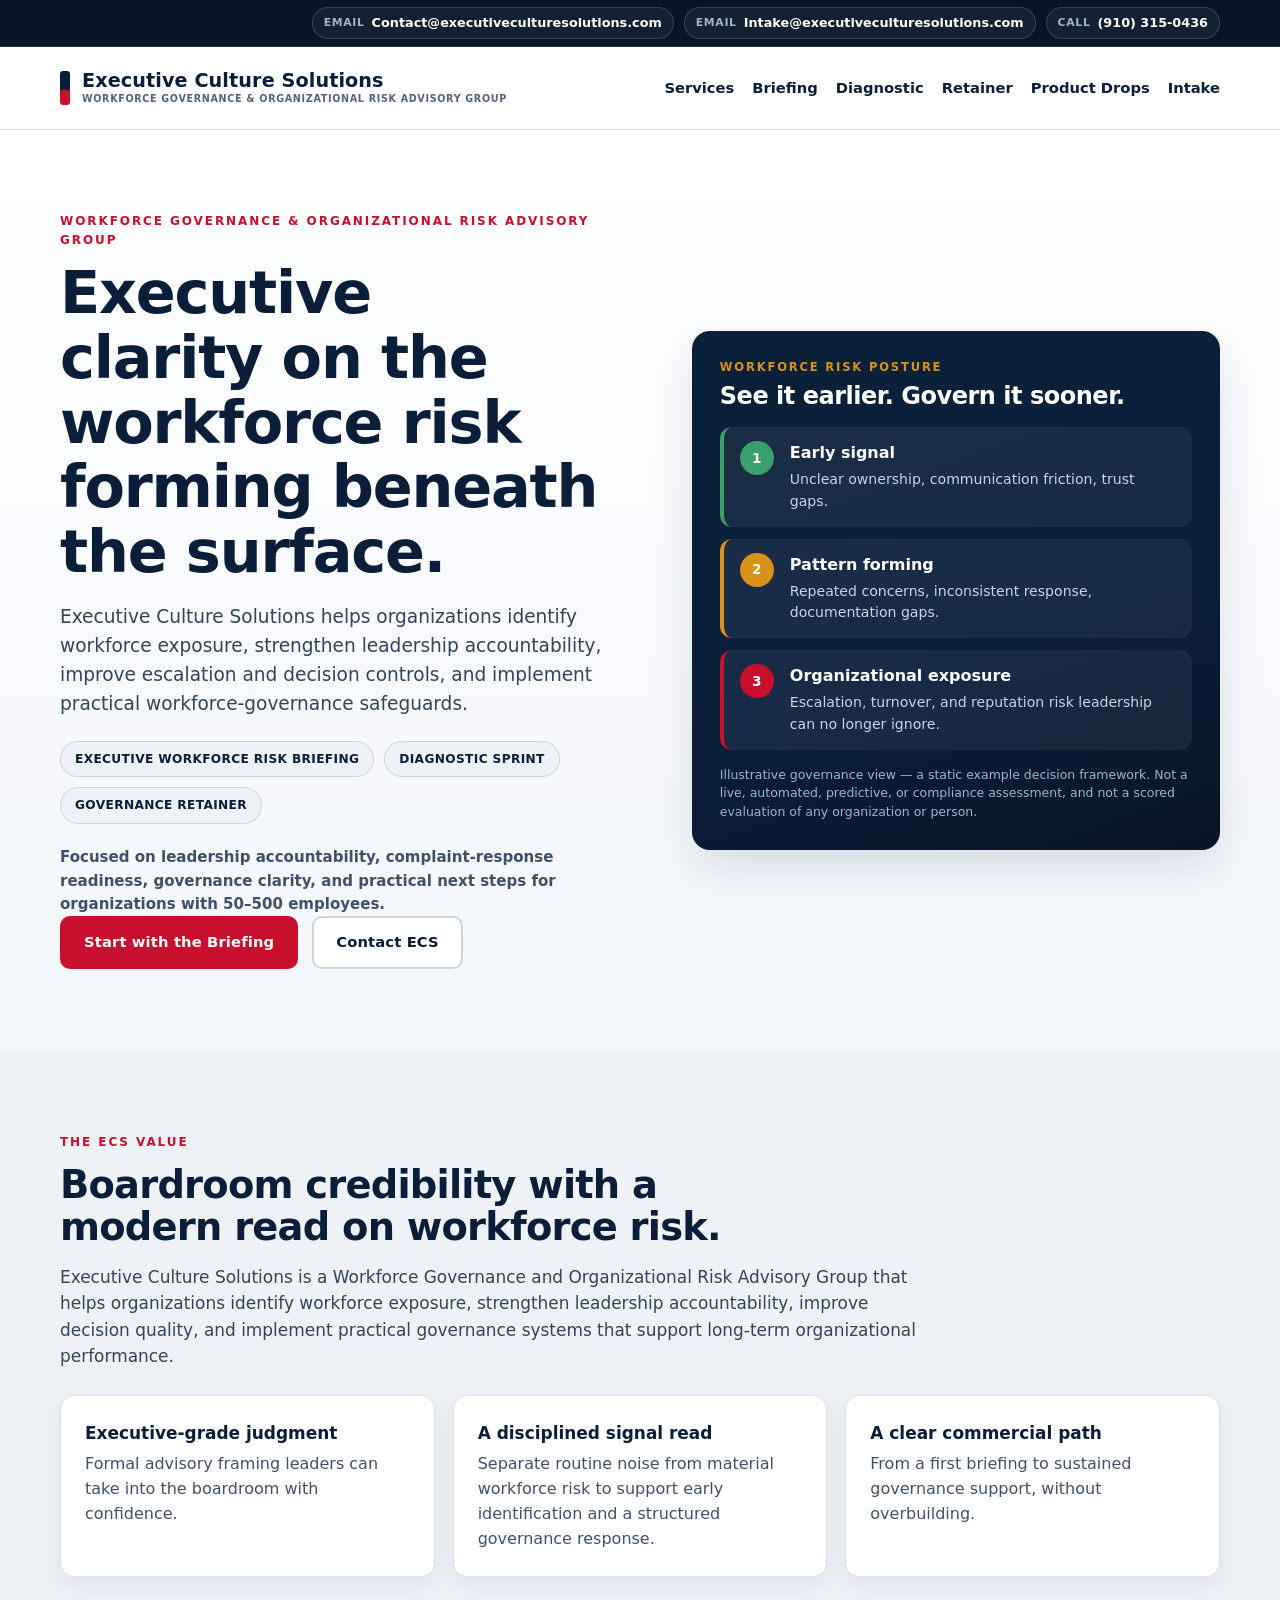
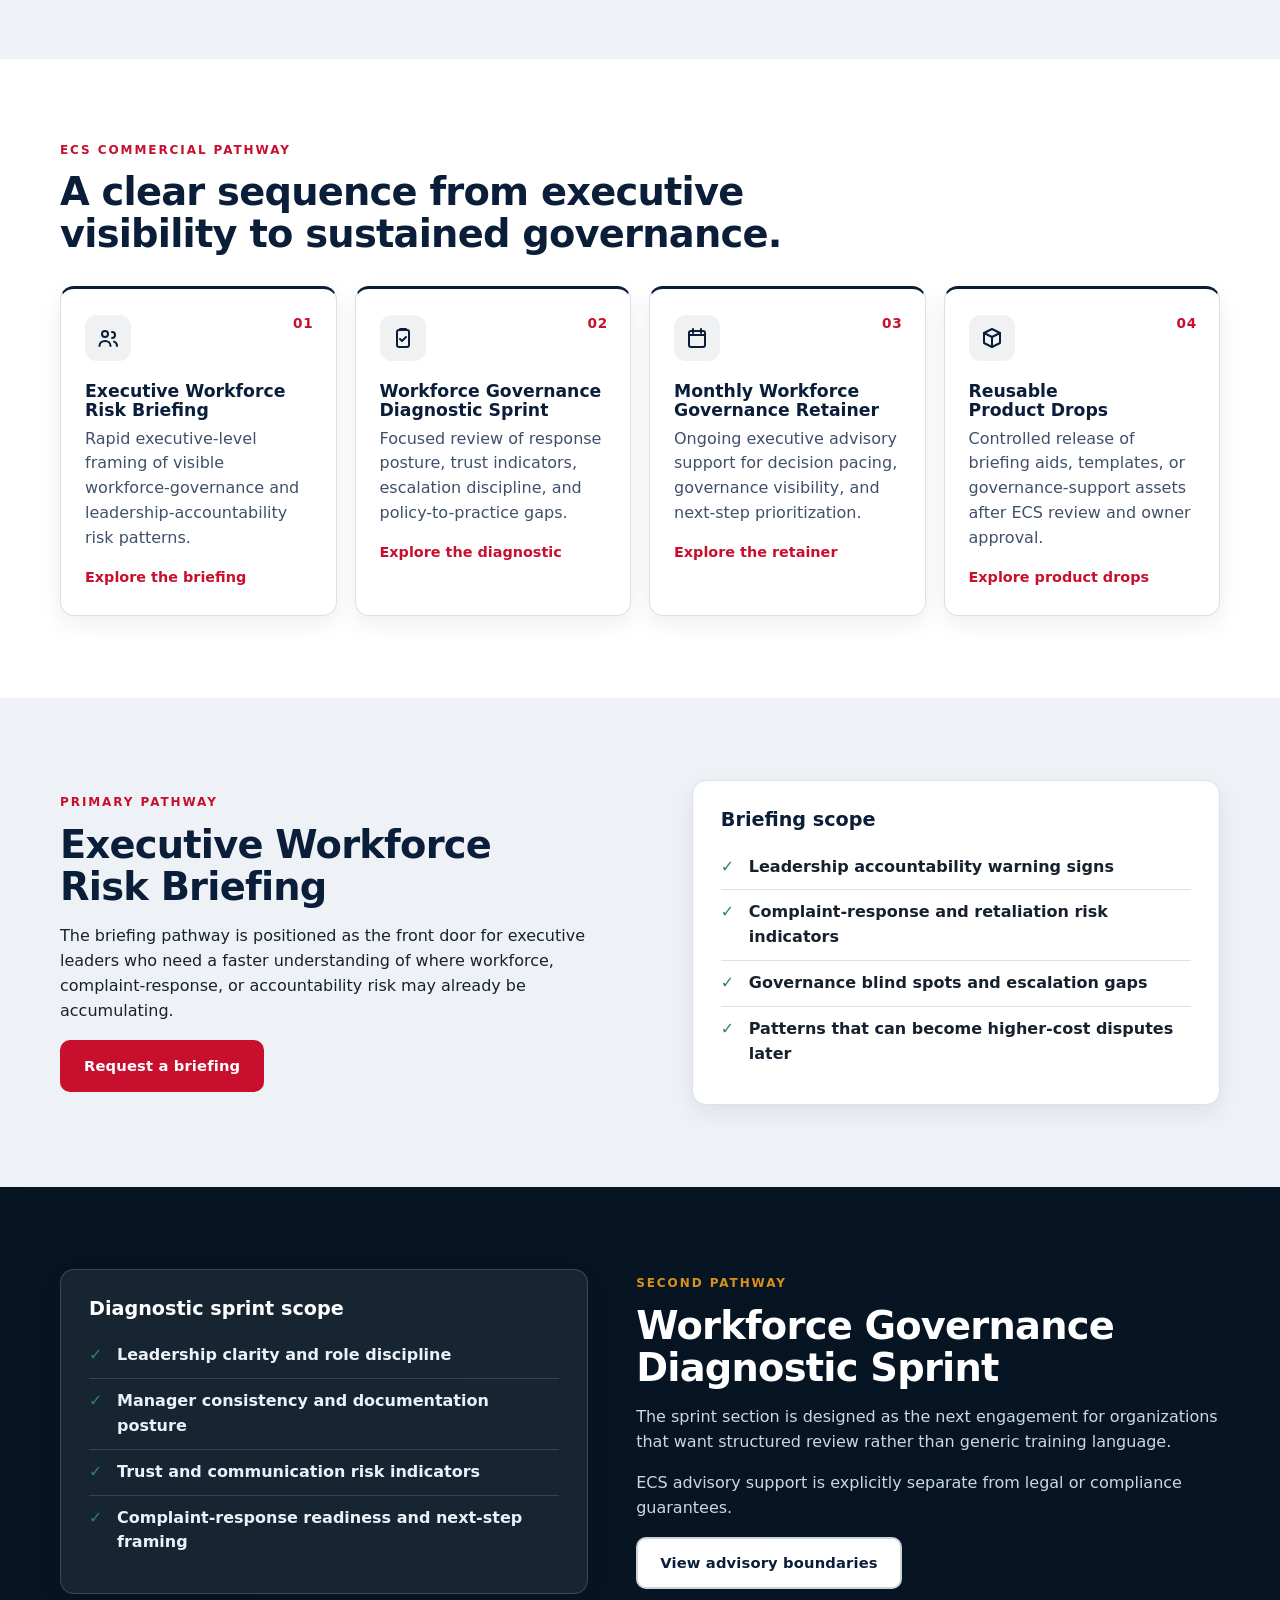
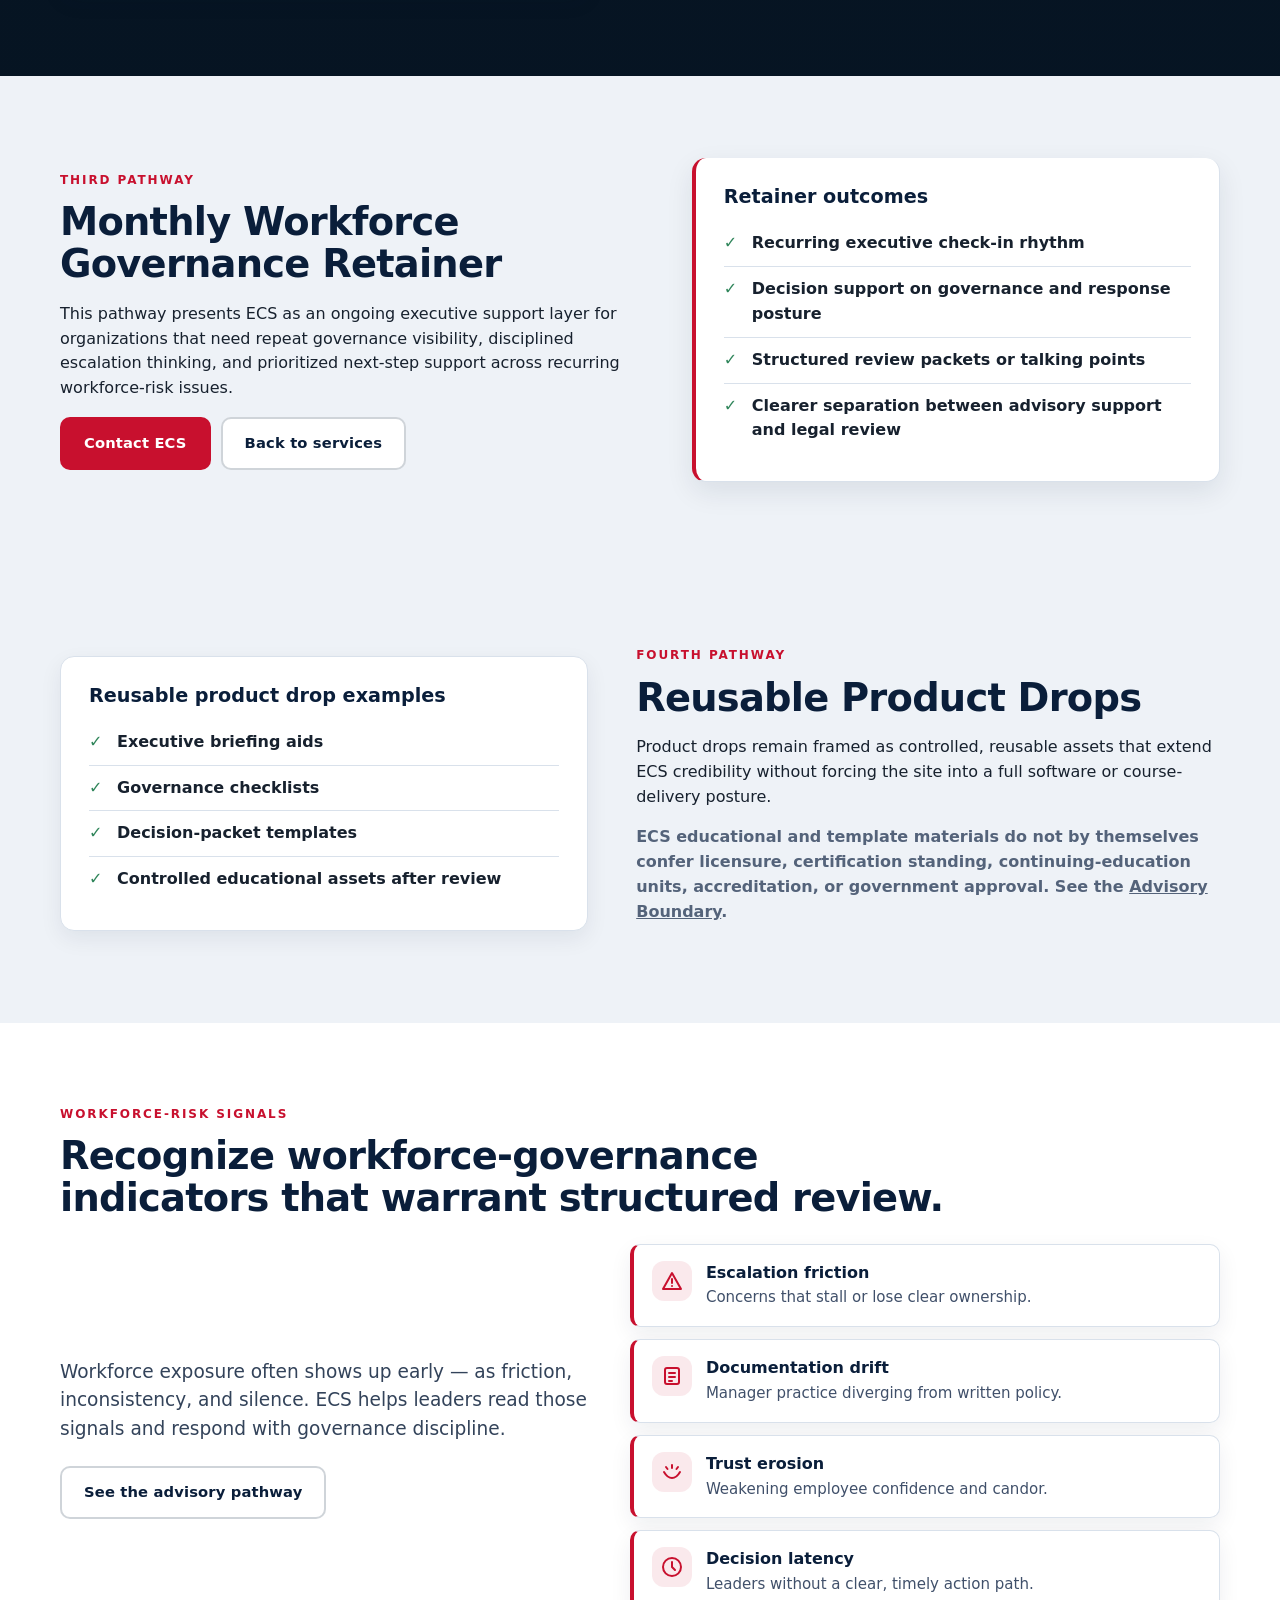
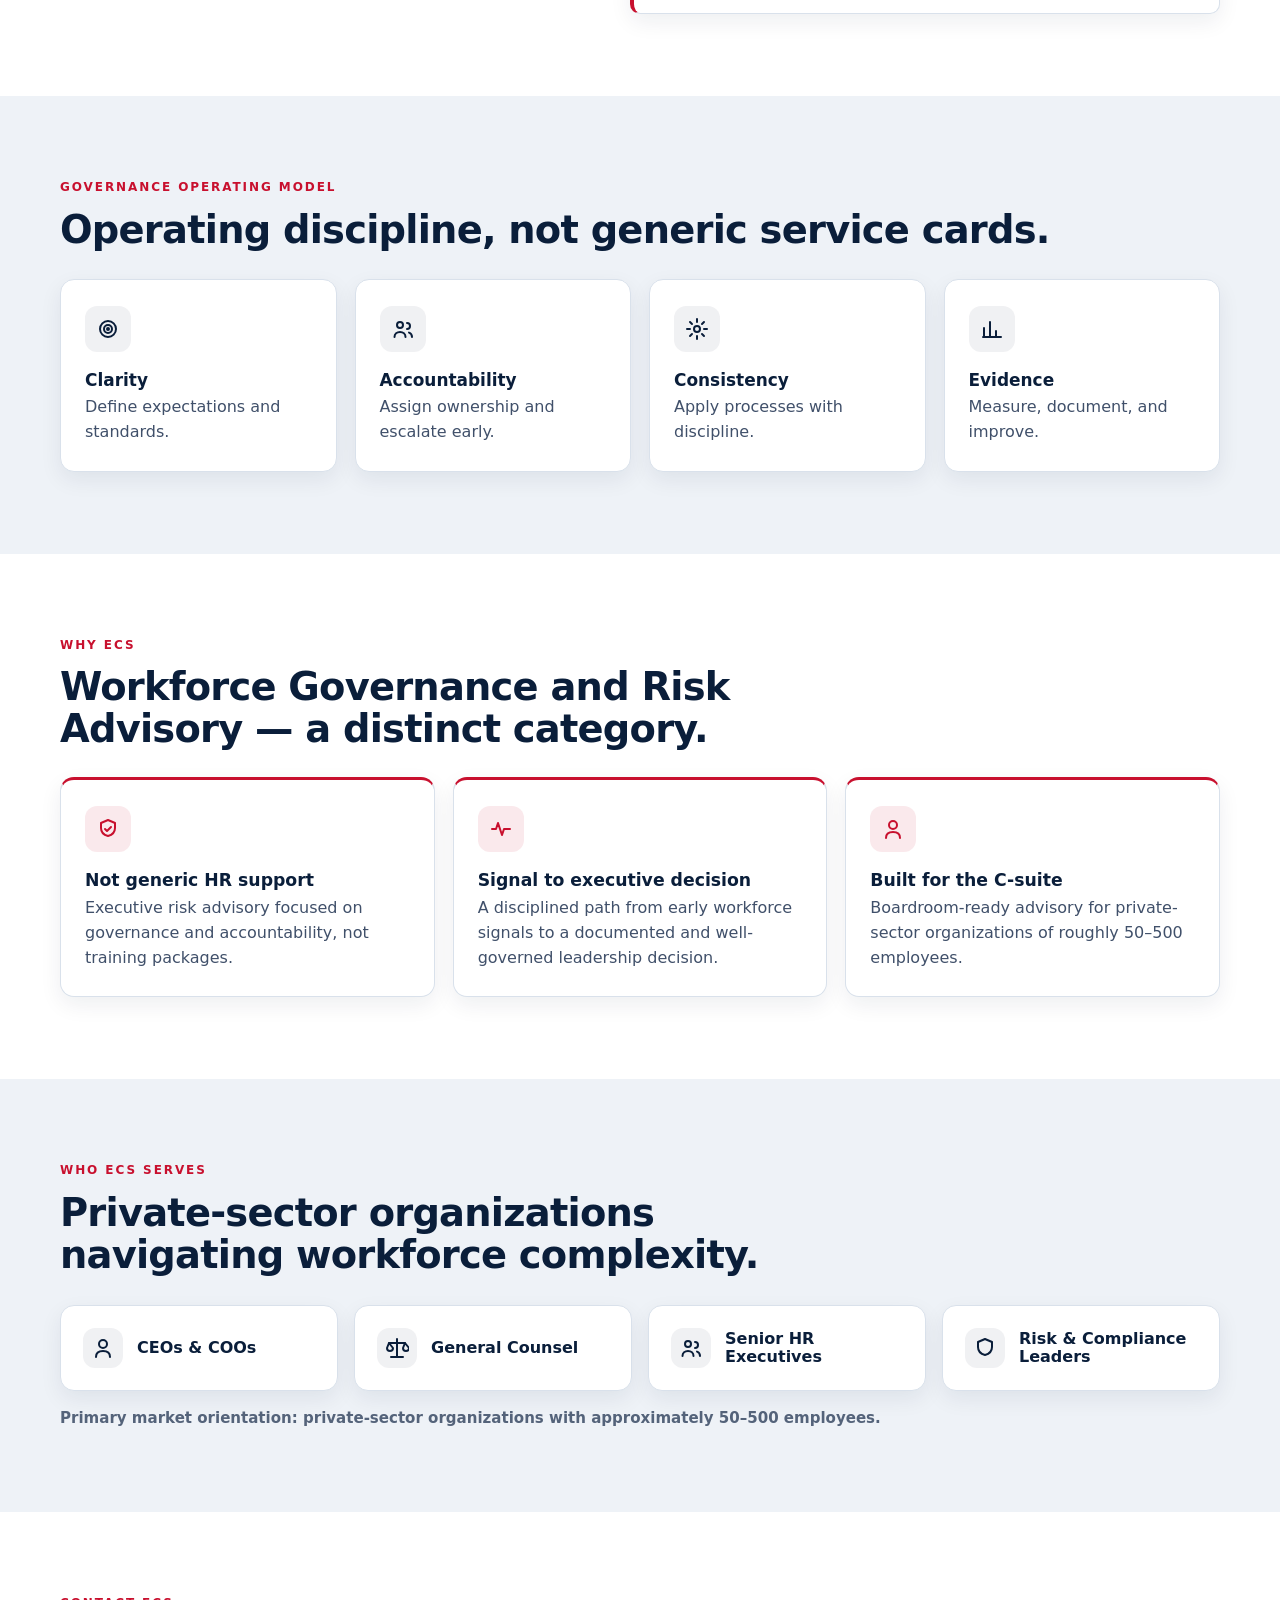
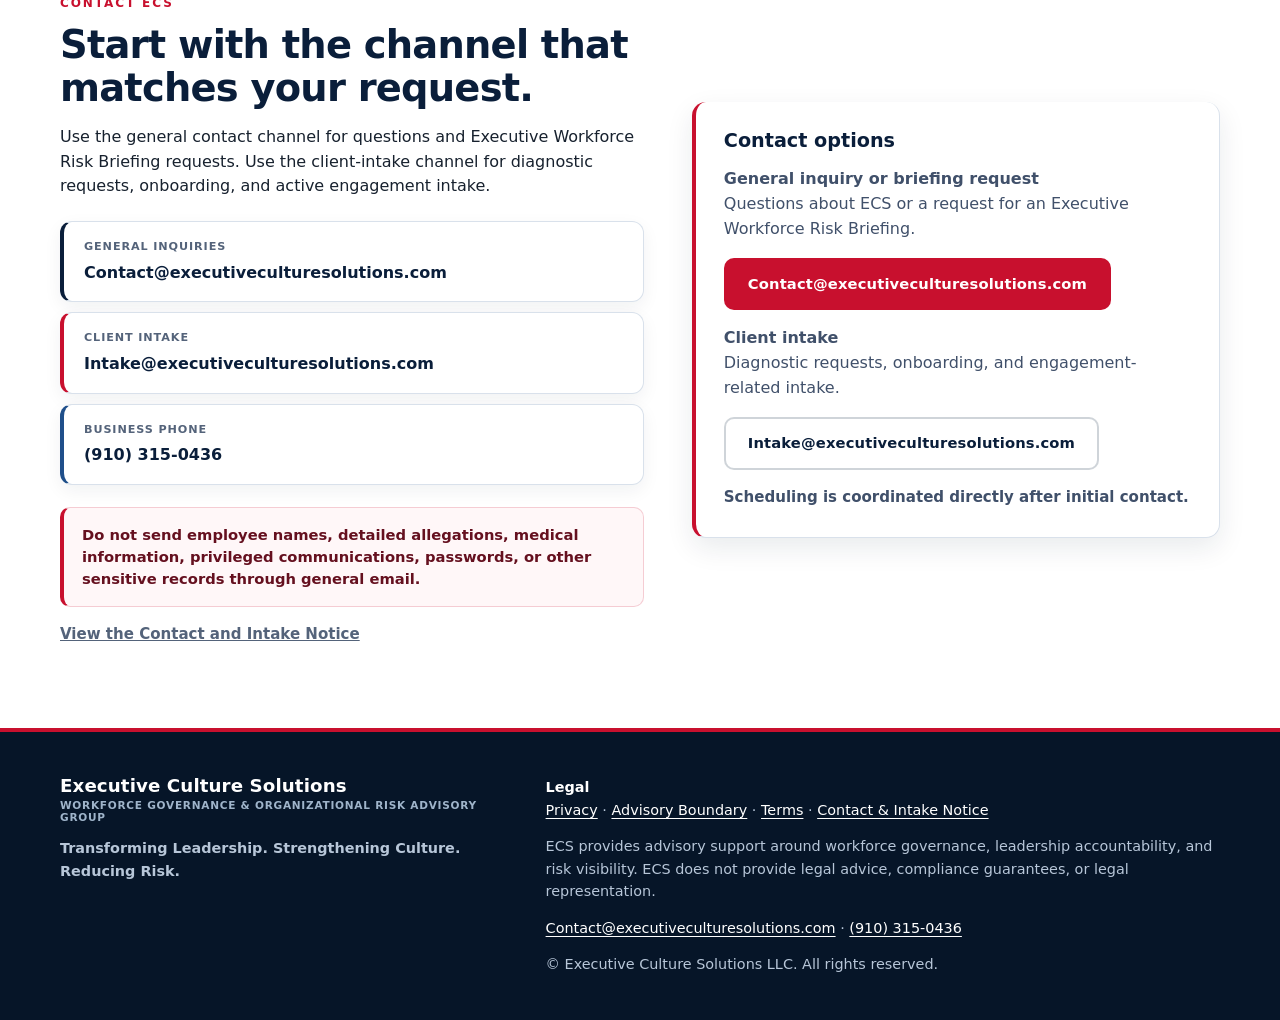
==== commit 66df028d: "site: reconcile live production with approved private source RD1 Promote the current approved privat" ====
--- a/index.html
+++ b/index.html
@@ -6,7 +6,6 @@
   <title>Executive Culture Solutions | Workforce Governance &amp; Organizational Risk Advisory Group</title>
   <meta name="description" content="Executive Culture Solutions is a Workforce Governance and Organizational Risk Advisory Group that helps organizations identify workforce exposure, strengthen leadership accountability, improve escalation and decision controls, and implement practical workforce-governance safeguards." />
   <meta name="theme-color" content="#0a1e3a" />
-  <link rel="icon" href="assets/approved-ecs-logo-square.png" />
   <!-- Canonical + Open Graph metadata -->
   <link rel="canonical" href="https://www.executiveculturesolutions.com/" />
   <meta property="og:type" content="website" />
@@ -14,12 +13,9 @@
   <meta property="og:site_name" content="Executive Culture Solutions" />
   <meta property="og:title" content="Executive Culture Solutions | Workforce Governance & Organizational Risk Advisory Group" />
   <meta property="og:description" content="A Workforce Governance and Organizational Risk Advisory Group helping organizations identify workforce exposure, strengthen leadership accountability, and implement practical governance safeguards." />
-  <meta property="og:image" content="https://www.executiveculturesolutions.com/assets/approved-ecs-logo-square.png" />
-  <meta property="og:image:alt" content="Executive Culture Solutions" />
   <meta name="twitter:card" content="summary" />
   <meta name="twitter:title" content="Executive Culture Solutions | Workforce Governance & Organizational Risk Advisory Group" />
   <meta name="twitter:description" content="A Workforce Governance and Organizational Risk Advisory Group helping organizations identify workforce exposure, strengthen leadership accountability, and implement practical governance safeguards." />
-  <meta name="twitter:image" content="https://www.executiveculturesolutions.com/assets/approved-ecs-logo-square.png" />
   <script type="application/ld+json">
   {
     "@context": "https://schema.org",
@@ -111,7 +107,7 @@
         <p class="section-lead">Executive Culture Solutions is a Workforce Governance and Organizational Risk Advisory Group that helps organizations identify workforce exposure, strengthen leadership accountability, improve decision quality, and implement practical governance systems that support long-term organizational performance.</p>
         <div class="valuestrip">
           <div class="v"><strong>Executive-grade judgment</strong><p>Formal advisory framing leaders can take into the boardroom with confidence.</p></div>
-          <div class="v"><strong>A disciplined signal read</strong><p>Separate routine noise from material workforce risk before concerns escalate.</p></div>
+          <div class="v"><strong>A disciplined signal read</strong><p>Separate routine noise from material workforce risk to support early identification and a structured governance response.</p></div>
           <div class="v"><strong>A clear commercial path</strong><p>From a first briefing to sustained governance support, without overbuilding.</p></div>
         </div>
       </div>
@@ -119,7 +115,7 @@
 
     <section id="services" class="section services-section">
       <div class="container">
-        <p class="eyebrow">Locked ECS commercial pathway</p>
+        <p class="eyebrow">ECS commercial pathway</p>
         <h2>A clear sequence from executive visibility to sustained governance.</h2>
         <div class="services-grid">
           <article class="service-card">
@@ -127,28 +123,28 @@
             <span class="ic" aria-hidden="true"><svg viewBox="0 0 24 24"><circle cx="9" cy="8" r="3"/><path d="M3.5 20c0-3 2.5-5 5.5-5s5.5 2 5.5 5"/><path d="M16 6a3 3 0 010 6"/><path d="M21 20c0-2.2-1.2-3.8-3-4.4"/></svg></span>
             <h3>Executive Workforce Risk Briefing</h3>
             <p>Rapid executive-level framing of visible workforce-governance and leadership-accountability risk patterns.</p>
-            <a href="#briefing">Review pathway</a>
+            <a href="#briefing">Explore the briefing</a>
           </article>
           <article class="service-card">
             <span class="service-number">02</span>
             <span class="ic" aria-hidden="true"><svg viewBox="0 0 24 24"><rect x="6" y="4" width="12" height="17" rx="2"/><path d="M9 4V3h6v1"/><path d="M9 13l2 2 4-4"/></svg></span>
             <h3>Workforce Governance Diagnostic Sprint</h3>
             <p>Focused review of response posture, trust indicators, escalation discipline, and policy-to-practice gaps.</p>
-            <a href="#diagnostic">Review pathway</a>
+            <a href="#diagnostic">Explore the diagnostic</a>
           </article>
           <article class="service-card">
             <span class="service-number">03</span>
             <span class="ic" aria-hidden="true"><svg viewBox="0 0 24 24"><rect x="4" y="5" width="16" height="16" rx="2"/><path d="M4 9h16M8 3v4M16 3v4"/></svg></span>
             <h3>Monthly Workforce Governance Retainer</h3>
             <p>Ongoing executive advisory support for decision pacing, governance visibility, and next-step prioritization.</p>
-            <a href="#retainer">Review pathway</a>
+            <a href="#retainer">Explore the retainer</a>
           </article>
           <article class="service-card">
             <span class="service-number">04</span>
             <span class="ic" aria-hidden="true"><svg viewBox="0 0 24 24"><path d="M12 3l8 4v10l-8 4-8-4V7z"/><path d="M4 7l8 4 8-4M12 11v10"/></svg></span>
             <h3>Reusable Product Drops</h3>
-            <p>Controlled release of briefing aids, templates, or governance-support assets after review and approval.</p>
-            <a href="#products">Review pathway</a>
+            <p>Controlled release of briefing aids, templates, or governance-support assets after ECS review and owner approval.</p>
+            <a href="#products">Explore product drops</a>
           </article>
         </div>
       </div>
@@ -163,10 +159,10 @@
             The briefing pathway is positioned as the front door for executive leaders who need a faster understanding of where workforce,
             complaint-response, or accountability risk may already be accumulating.
           </p>
-          <a class="btn btn-primary" href="#intake">Review intake handoff</a>
+          <a class="btn btn-primary" href="#intake">Request a briefing</a>
         </div>
         <div class="detail-card">
-          <h3>Briefing review scope</h3>
+          <h3>Briefing scope</h3>
           <ul>
             <li>Leadership accountability warning signs</li>
             <li>Complaint-response and retaliation risk indicators</li>
@@ -180,7 +176,7 @@
     <section id="diagnostic" class="section diagnostic-section">
       <div class="container split-grid reverse">
         <div class="detail-card dark">
-          <h3>Diagnostic sprint review scope</h3>
+          <h3>Diagnostic sprint scope</h3>
           <ul>
             <li>Leadership clarity and role discipline</li>
             <li>Manager consistency and documentation posture</li>
@@ -212,12 +208,12 @@
             disciplined escalation thinking, and prioritized next-step support across recurring workforce-risk issues.
           </p>
           <div class="cta-row compact">
-            <a class="btn btn-primary" href="#intake">Review contact path</a>
+            <a class="btn btn-primary" href="#intake">Contact ECS</a>
             <a class="btn btn-secondary" href="#services">Back to services</a>
           </div>
         </div>
         <div class="detail-card accent">
-          <h3>Retainer review outcomes</h3>
+          <h3>Retainer outcomes</h3>
           <ul>
             <li>Recurring executive check-in rhythm</li>
             <li>Decision support on governance and response posture</li>
@@ -245,6 +241,9 @@
           <p>
             Product drops remain framed as controlled, reusable assets that extend ECS credibility without forcing the site into a full software or course-delivery posture.
           </p>
+          <p class="muted-note">
+            ECS educational and template materials do not by themselves confer licensure, certification standing, continuing-education units, accreditation, or government approval. See the <a href="advisory-boundary.html">Advisory Boundary</a>.
+          </p>
         </div>
       </div>
     </section>
@@ -252,10 +251,10 @@
     <section id="signals" class="section signals-section">
       <div class="container">
         <p class="eyebrow">Workforce-risk signals</p>
-        <h2>Recognize the indicators that precede formal exposure.</h2>
+        <h2>Recognize workforce-governance indicators that warrant structured review.</h2>
         <div class="diag">
           <div>
-            <p class="lead">Most workforce exposure is visible early — as friction, inconsistency, and silence — long before it becomes a formal dispute. ECS helps leaders read those signals and respond with governance discipline.</p>
+            <p class="lead">Workforce exposure often shows up early — as friction, inconsistency, and silence. ECS helps leaders read those signals and respond with governance discipline.</p>
             <a class="btn btn-secondary" href="#services">See the advisory pathway</a>
           </div>
           <div class="diaglist">
@@ -287,7 +286,7 @@
         <h2>Workforce Governance and Risk Advisory — a distinct category.</h2>
         <div class="why-grid">
           <div class="why-card"><span class="ic red" aria-hidden="true"><svg viewBox="0 0 24 24"><path d="M12 3l7 3v5c0 4-3 7-7 8-4-1-7-4-7-8V6z"/><path d="M9 12l2 2 4-4"/></svg></span><h3>Not generic HR support</h3><p>Executive risk advisory focused on governance and accountability, not training packages.</p></div>
-          <div class="why-card"><span class="ic red" aria-hidden="true"><svg viewBox="0 0 24 24"><path d="M3 12h4l2-6 4 12 2-6h6"/></svg></span><h3>Signal to executive decision</h3><p>A disciplined path from early workforce signals to a defensible leadership decision.</p></div>
+          <div class="why-card"><span class="ic red" aria-hidden="true"><svg viewBox="0 0 24 24"><path d="M3 12h4l2-6 4 12 2-6h6"/></svg></span><h3>Signal to executive decision</h3><p>A disciplined path from early workforce signals to a documented and well-governed leadership decision.</p></div>
           <div class="why-card"><span class="ic red" aria-hidden="true"><svg viewBox="0 0 24 24"><circle cx="12" cy="8" r="4"/><path d="M5 21c0-4 3-6 7-6s7 2 7 6"/></svg></span><h3>Built for the C-suite</h3><p>Boardroom-ready advisory for private-sector organizations of roughly 50–500 employees.</p></div>
         </div>
       </div>
@@ -333,6 +332,7 @@
           <div class="prototype-warning">
             Do not send employee names, detailed allegations, medical information, privileged communications, passwords, or other sensitive records through general email.
           </div>
+          <p class="micro-note muted-note"><a href="contact-intake-notice.html">View the Contact and Intake Notice</a></p>
         </div>
 
         <aside class="detail-card accent" aria-labelledby="contactOptionsTitle">
@@ -341,51 +341,12 @@
           <a class="btn btn-primary" data-config-link="publicContactEmail" data-link-type="mailto">Email ECS</a>
           <p><strong>Client intake</strong><br />Diagnostic requests, onboarding, and engagement-related intake.</p>
           <a class="btn btn-secondary" data-config-link="intakeEmail" data-link-type="mailto">Begin client intake</a>
-          <p class="micro-note muted-note">No scheduling link or public office address is provided at launch.</p>
+          <p class="micro-note muted-note">Scheduling is coordinated directly after initial contact.</p>
         </aside>
       </div>
-
-      <div class="container chatbot-shell-wrap">
-        <div class="chatbot-shell-card">
-          <div>
-            <p class="eyebrow">Chat</p>
-            <h2>ECS chat — coming soon.</h2>
-            <p>
-              The ECS live chat channel is not yet available. Use the contact channels above for inquiries.
-            </p>
-          </div>
-          <div class="chatbot-actions">
-            <button id="chatOpenButton" class="btn btn-secondary" type="button" aria-haspopup="dialog" aria-controls="chatDialog" aria-expanded="false" disabled>
-              Open ECS Chat Shell
-            </button>
-            <a class="btn btn-primary" data-config-link="intakeEmail" data-link-type="mailto">Client Intake Email</a>
-          </div>
-        </div>
-      </div>
     </section>
 
   </main>
-
-  <div class="dialog-backdrop" id="chatDialog" role="dialog" aria-modal="true" aria-labelledby="chatbotTitle" hidden>
-    <div class="dialog-card">
-      <div class="dialog-header">
-        <div>
-          <p class="eyebrow">Chat</p>
-          <h2 id="chatbotTitle">ECS Chat</h2>
-        </div>
-        <button id="chatCloseButton" class="icon-button" type="button" aria-label="Close chat review container">×</button>
-      </div>
-      <p class="chatbot-greeting">Welcome to Executive Culture Solutions. How can we route your general question today?</p>
-      <p class="chatbot-status" id="chatStatus">Chat is not yet available. Please use the contact channels above.</p>
-      <label class="chatbot-label" for="chatComposer">Message entry</label>
-      <textarea id="chatComposer" rows="5" placeholder="Chat is not currently available." disabled></textarea>
-      <div class="dialog-actions">
-        <button id="chatSendButton" class="btn btn-primary" type="button" disabled>Send</button>
-        <a class="btn btn-secondary" data-config-link="intakeEmail" data-link-type="mailto">Client Intake Email</a>
-      </div>
-      <p class="chatbot-privacy">Chat service is not yet active. Contact ECS using the channels above.</p>
-    </div>
-  </div>
 
   <footer class="site-footer">
     <div class="container footer-grid">
@@ -400,7 +361,8 @@
         <p class="footer-links"><strong>Legal</strong><br>
           <a href="privacy.html">Privacy</a> ·
           <a href="advisory-boundary.html">Advisory Boundary</a> ·
-          <a href="terms.html">Terms</a>
+          <a href="terms.html">Terms</a> ·
+          <a href="contact-intake-notice.html">Contact &amp; Intake Notice</a>
         </p>
         <p>
           ECS provides advisory support around workforce governance, leadership accountability, and risk visibility.
@@ -418,4 +380,4 @@
   <script src="js/site-config.js"></script>
   <script src="js/main.js"></script>
 </body>
-</html>+</html>
--- a/css/styles.css
+++ b/css/styles.css
@@ -70,7 +70,7 @@
 /* Hero */
 .hero{background:linear-gradient(180deg,#fff 0%,#f2f6fb 100%)}
 .hero-grid,.split-grid,.contact-grid,.about-grid,.review-grid{display:grid;grid-template-columns:1.05fr .95fr;gap:48px;align-items:center}
-.hero-grid>*,.split-grid>*,.contact-grid>*,.about-grid>*,.review-grid>*,.diag>*,.chatbot-shell-card>*,.valuestrip>*,.services-grid>*,.pillars>*,.why-grid>*,.buyers>*{min-width:0}
+.hero-grid>*,.split-grid>*,.contact-grid>*,.about-grid>*,.review-grid>*,.diag>*,.valuestrip>*,.services-grid>*,.pillars>*,.why-grid>*,.buyers>*{min-width:0}
 .contact-form,.contact-methods,.diaglist{min-width:0}
 .split-grid.reverse{grid-template-columns:.95fr 1.05fr}
 .brand-pill-row{display:flex;flex-wrap:wrap;gap:10px;margin:0 0 22px}
@@ -177,21 +177,6 @@
 .contact-form textarea{resize:vertical}
 .form-note{grid-column:1 / -1;margin:0;color:var(--navy);font-weight:600;min-height:1.2em}
 
-/* Chatbot shell */
-.chatbot-shell-wrap{margin-top:28px}
-.chatbot-shell-card{display:grid;grid-template-columns:1.4fr .6fr;gap:24px;align-items:center;background:var(--soft);border:1px solid var(--line);border-radius:var(--radius);padding:26px}
-.chatbot-actions{display:grid;gap:12px}
-.dialog-backdrop{position:fixed;inset:0;background:rgba(6,20,34,.55);display:grid;place-items:center;padding:20px;z-index:60}
-.dialog-backdrop[hidden]{display:none}
-.dialog-card{width:min(560px,100%);background:#fff;border-radius:16px;padding:26px;box-shadow:var(--shadow)}
-.dialog-header{display:flex;justify-content:space-between;align-items:flex-start;gap:16px}
-.icon-button{border:1px solid var(--line);background:#fff;border-radius:8px;width:38px;height:38px;font-size:1.2rem;line-height:1;color:var(--navy)}
-.chatbot-greeting{font-weight:600}
-.chatbot-status{color:var(--muted);font-size:.9rem}
-.chatbot-label{display:block;font-weight:700;font-size:.84rem;color:var(--navy);margin-bottom:6px}
-.dialog-card textarea{width:100%;padding:11px 12px;border:1px solid var(--line);border-radius:8px}
-.dialog-actions{display:flex;gap:12px;flex-wrap:wrap;margin-top:14px}
-.chatbot-privacy{color:var(--muted);font-size:.82rem;margin-top:14px}
 
 /* Review controls */
 .review-section{background:var(--navy-deep);color:#fff}
@@ -244,7 +229,7 @@
   .nav-toggle{display:block}
   .site-nav{position:absolute;top:116px;left:0;right:0;display:none;flex-direction:column;align-items:flex-start;gap:14px;padding:18px 20px 24px;background:#fff;border-bottom:2px solid var(--navy-deep);z-index:30}
   .site-nav.open{display:flex}
-  .hero-grid,.split-grid,.split-grid.reverse,.contact-grid,.about-grid,.review-grid,.diag,.chatbot-shell-card{grid-template-columns:1fr}
+  .hero-grid,.split-grid,.split-grid.reverse,.contact-grid,.about-grid,.review-grid,.diag{grid-template-columns:1fr}
   .section{padding:60px 0}
 }
 @media(max-width:560px){
@@ -255,4 +240,4 @@
   .brand-desc{display:none}
   .brand-name{font-size:1rem;white-space:normal}
 }
-@media(prefers-reduced-motion:reduce){html{scroll-behavior:auto}*{animation:none !important;transition:none !important}}+@media(prefers-reduced-motion:reduce){html{scroll-behavior:auto}*{animation:none !important;transition:none !important}}
